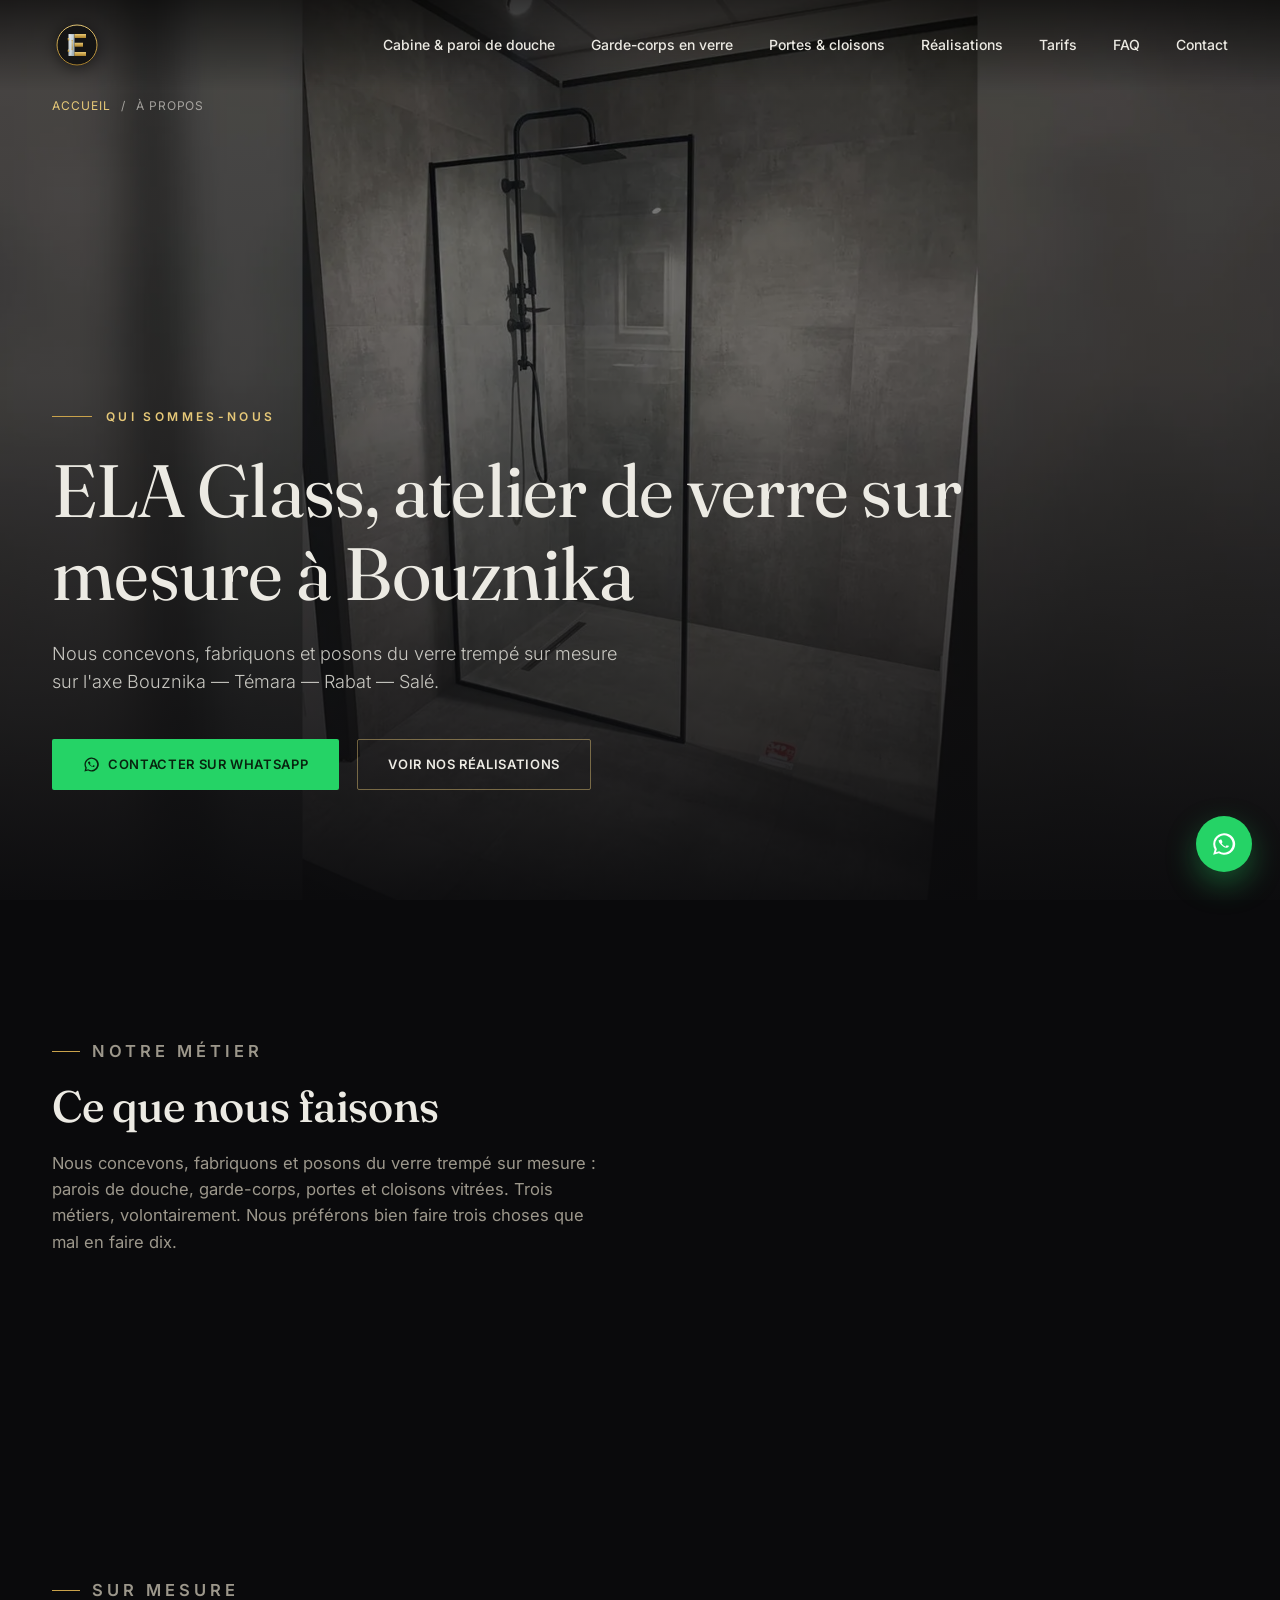
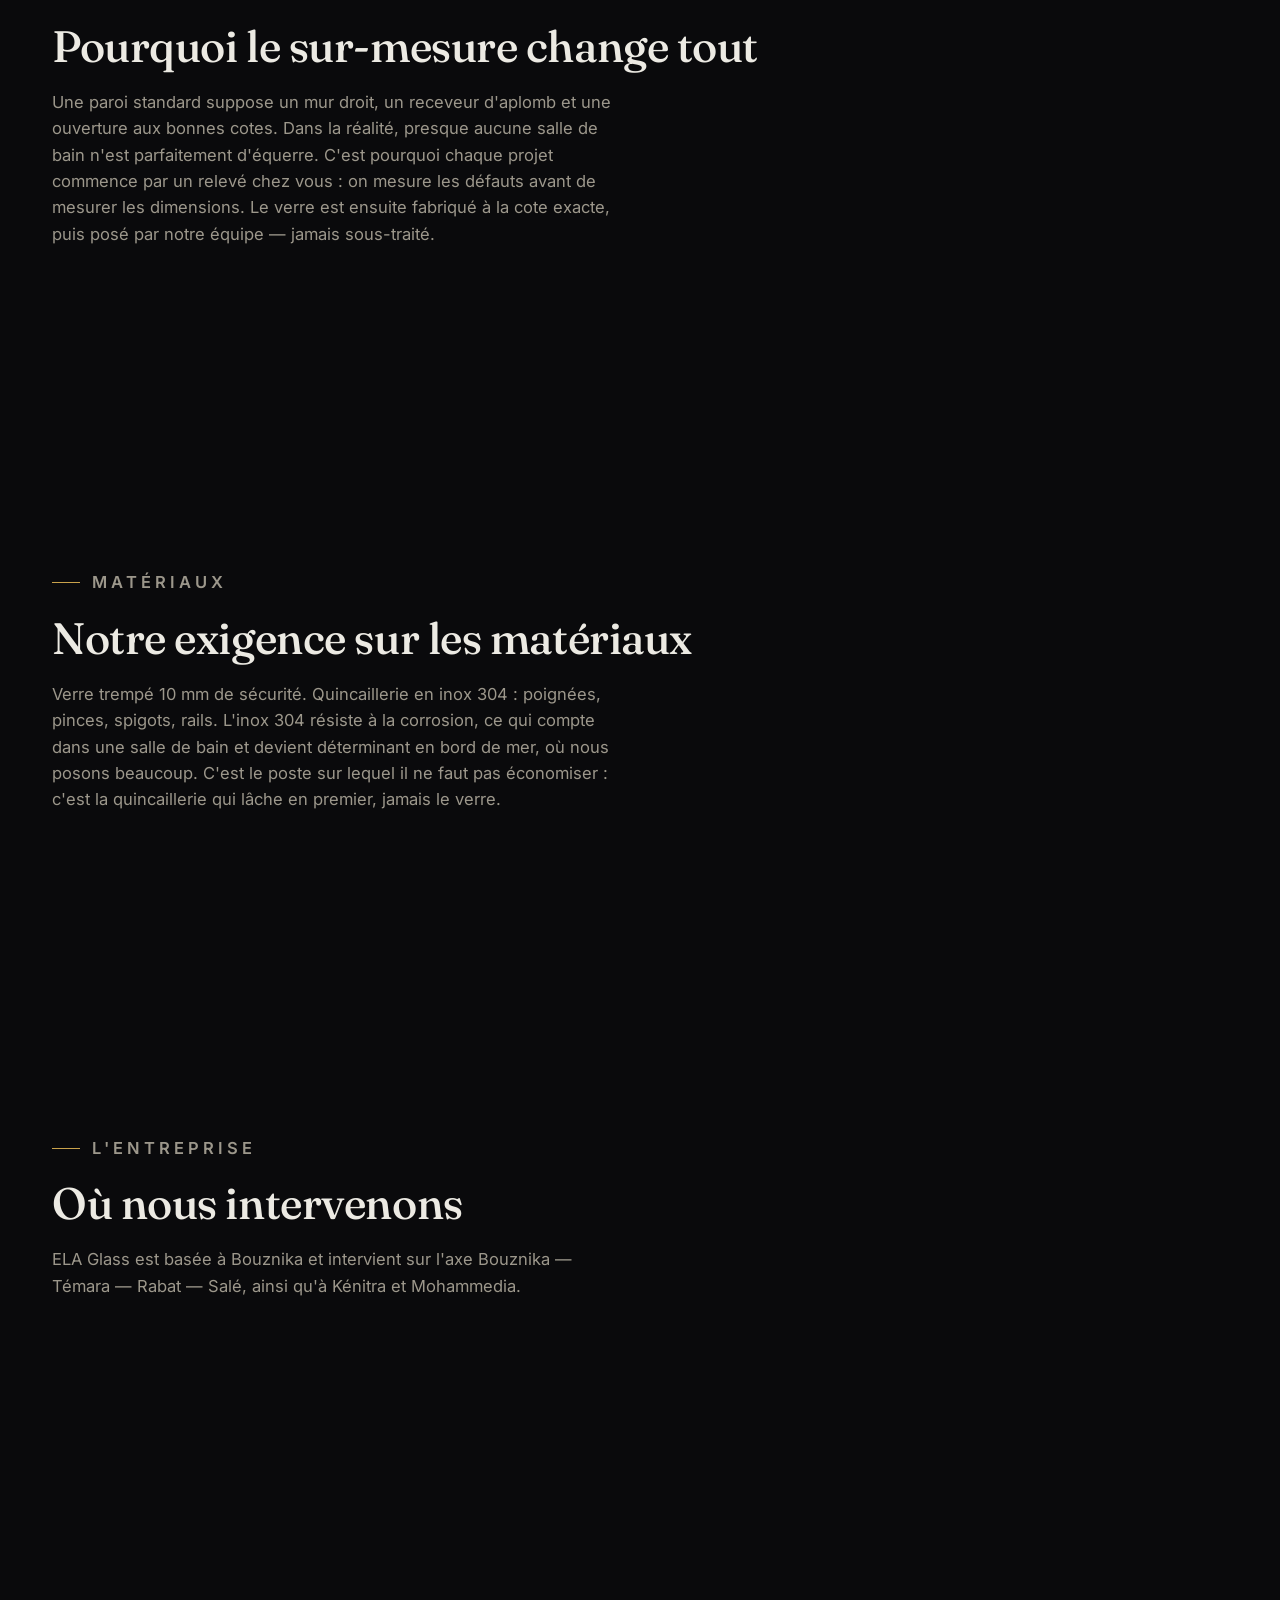
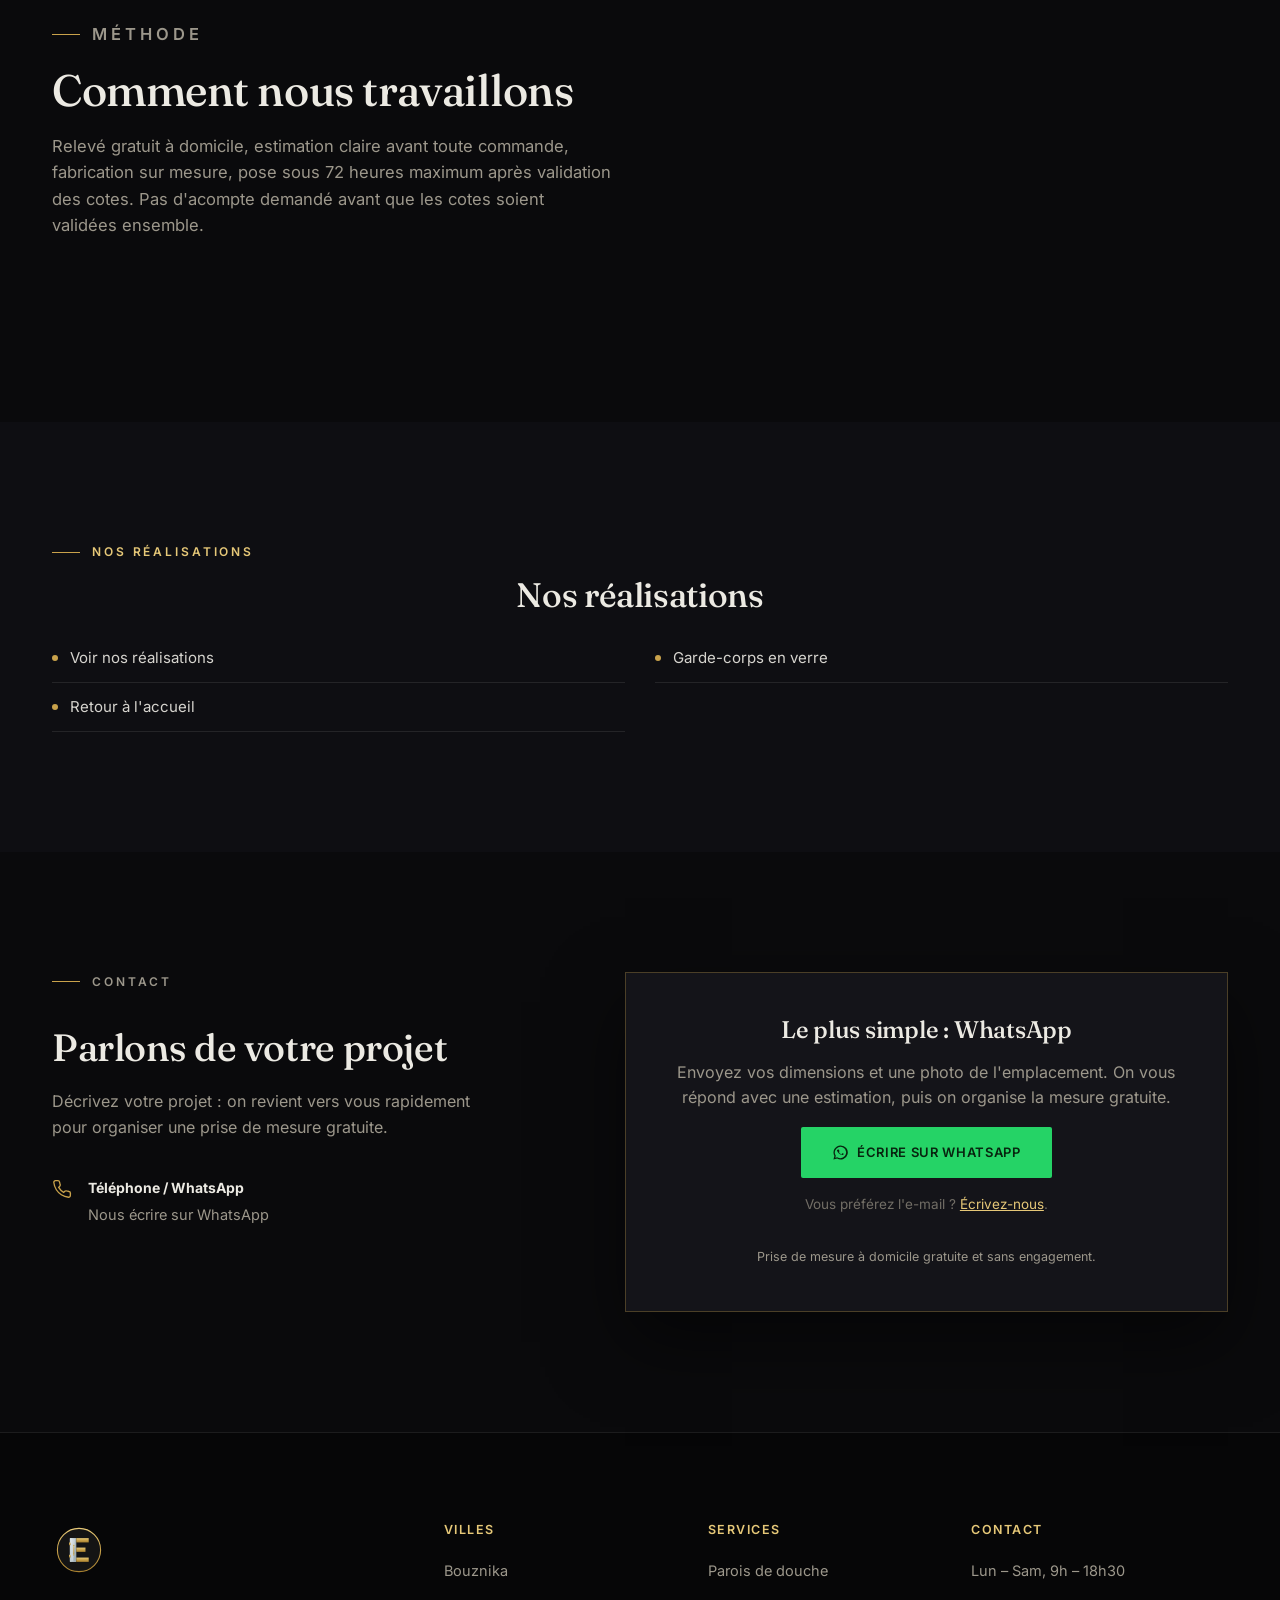
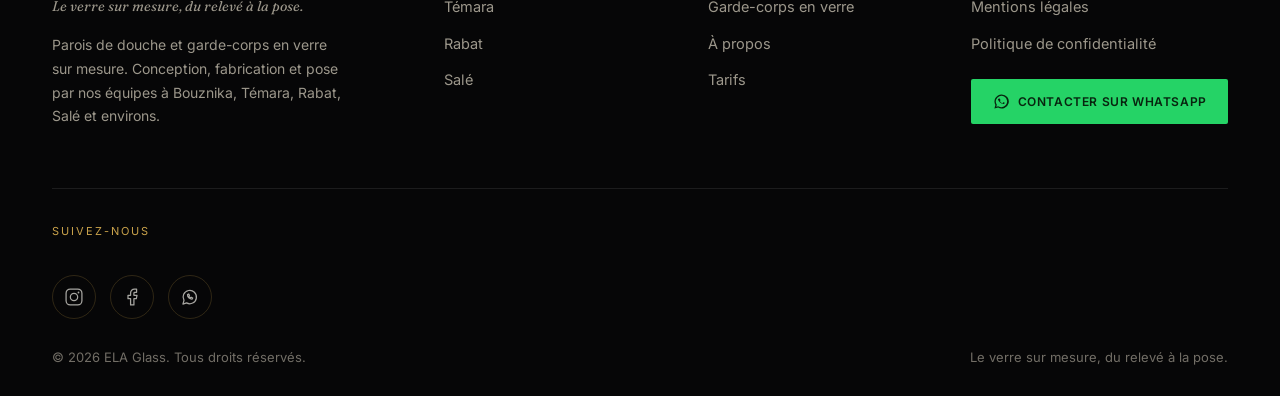
==== a-propos.html @ 2bb1f804 "Update a-propos.html" ====
<!DOCTYPE html>
<html lang="fr">
<head>
<meta charset="UTF-8">
<link rel="preload" href="/assets/fonts/fraunces-normal.woff2" as="font" type="font/woff2" crossorigin>
<link rel="preload" href="/assets/fonts/inter.woff2" as="font" type="font/woff2" crossorigin>
<link rel="preload" as="image" href="/assets/images/hero-douche.webp" fetchpriority="high">
<meta name="viewport" content="width=device-width, initial-scale=1.0">
<title>Qui sommes-nous — ELA Glass, verre sur mesure à Bouznika</title>
<meta name="description" content="ELA Glass, atelier de verre sur mesure à Bouznika. Cabines et parois de douche, garde-corps et cloisons en verre trempé 10 mm, posés par notre équipe.">
<meta name="theme-color" content="#0A0A0C">
<link rel="canonical" href="https://elaglass.ma/a-propos.html">
<meta property="og:type" content="website">
<meta property="og:title" content="Qui sommes-nous — ELA Glass, verre sur mesure à Bouznika">
<meta property="og:description" content="ELA Glass, atelier de verre sur mesure basé à Bouznika. Parois de douche, garde-corps et cloisons en verre trempé, posés par notre équipe à Bouznika, Témara, Rabat et Salé.">
<meta property="og:url" content="https://elaglass.ma/a-propos.html">
<meta property="og:image" content="https://elaglass.ma/og-image.png">
<meta name="twitter:card" content="summary_large_image">
<link rel="stylesheet" href="/styles.css?v=20260812a">
<script type="application/ld+json">
{
  "@context": "https://schema.org",
  "@type": "LocalBusiness",
  "@id": "https://elaglass.ma/#business",
  "name": "ELA Glass",
  "url": "https://elaglass.ma/a-propos.html",
  "image": "https://elaglass.ma/assets/logo/logo-og.webp",
  "description": "ELA Glass, atelier de verre sur mesure basé à Bouznika. Parois de douche, garde-corps et cloisons en verre trempé, posés par notre équipe à Bouznika, Témara, Rabat et Salé.",
  "areaServed": [
    "Bouznika",
    "Témara",
    "Rabat",
    "Salé",
    "Kénitra",
    "Mohammedia",
    "Casablanca"
  ],
  "telephone": "+212720889310",
  "openingHours": "Mo-Sa 09:00-18:30",
  "sameAs": [
    "https://www.instagram.com/ela_glass_maroc/",
    "https://www.facebook.com/share/14gHMujXns3/"
  ]
}
</script>
<script type="application/ld+json">
{
  "@context": "https://schema.org",
  "@type": "BreadcrumbList",
  "itemListElement": [
    {
      "@type": "ListItem",
      "position": 1,
      "name": "Accueil",
      "item": "https://elaglass.ma/"
    },
    {
      "@type": "ListItem",
      "position": 2,
      "name": "À propos",
      "item": "https://elaglass.ma/a-propos.html"
    }
  ]
}
</script>
<link rel="icon" href="/favicon.ico?v=20260805" sizes="any">
<link rel="icon" type="image/svg+xml" href="/favicon.svg?v=20260805">
<link rel="icon" type="image/png" sizes="48x48" href="/favicon-48x48.png?v=20260805">
<link rel="icon" type="image/png" sizes="32x32" href="/favicon-32x32.png?v=20260805">
<link rel="icon" type="image/png" sizes="16x16" href="/favicon-16x16.png?v=20260805">
<link rel="apple-touch-icon" href="/apple-touch-icon.png?v=20260805">
<link rel="manifest" href="/site.webmanifest">
</head>
<body>
<a href="#main" class="skip-link">Aller au contenu principal</a>
<header class="site-header" id="siteHeader"><nav class="nav" aria-label="Navigation principale"><a href="/index.html" class="brand" aria-label="ELA Glass — accueil"><img class="logo-light" src="/logo-elaglass.svg" alt="Elaglass" width="50" height="50" decoding="async"></a><ul class="nav-links" id="navLinks">
  <li class="nav-home"><a href="/">Accueil</a></li>

  <li class="nav-label">Prestations</li>
  <li class="nav-main"><a href="/cabine-douche-verre.html">Cabine &amp; paroi de douche</a></li>
  <li class="nav-main"><a href="/garde-corps-verre.html">Garde-corps en verre</a></li>
  <li class="nav-main"><a href="/portes-cloisons-verre.html">Portes &amp; cloisons</a></li>

  <li class="nav-label">Découvrir</li>
  <li class="nav-sec"><a href="/#realisations">Réalisations</a></li>
  <li class="nav-sec"><a href="/#tarifs">Tarifs</a></li>
  <li class="nav-sec nav-lite"><a href="/#processus">Processus</a></li>
  <li class="nav-sec"><a href="/#faq">FAQ</a></li>
  <li class="nav-sec nav-lite"><a href="/a-propos.html">À propos</a></li>
  <li class="nav-sec"><a href="/#contact">Contact</a></li>

  <li class="nav-label">Zones d'intervention</li>
  <li class="nav-zones">
    <ul class="nav-cities">
      <li class="nav-city"><a href="/paroi-douche-bouznika.html">Bouznika</a></li>
      <li class="nav-city"><a href="/paroi-douche-temara.html">Témara</a></li>
      <li class="nav-city"><a href="/paroi-douche-rabat.html">Rabat</a></li>
      <li class="nav-city"><a href="/paroi-douche-sale.html">Salé</a></li>
      <li class="nav-city"><a href="/paroi-douche-kenitra.html">Kénitra</a></li>
      <li class="nav-city"><a href="/paroi-douche-mohammedia.html">Mohammedia</a></li>
      <li class="nav-city"><a href="/paroi-douche-el-mansouria.html">El Mansouria</a></li>
    </ul>
  </li>

  <li class="nav-cta">
    <a class="nav-cta-btn" href="https://wa.me/212720889310?text=Bonjour%20ELA%20Glass%2C%20je%20souhaite%20un%20projet%20en%20verre%20sur%20mesure.%20Ma%20ville%20%3A%20" target="_blank" rel="noopener"><svg class="btn-ic" viewBox="0 0 24 24" fill="currentColor" aria-hidden="true"><path d="M12 2a10 10 0 0 0-8.6 15L2 22l5.2-1.4A10 10 0 1 0 12 2zm0 18a8 8 0 0 1-4.1-1.1l-.3-.2-3 .8.8-2.9-.2-.3A8 8 0 1 1 12 20zm4.4-6c-.2-.1-1.4-.7-1.6-.8s-.4-.1-.5.1-.6.8-.7 1-.3.2-.5.1a6.5 6.5 0 0 1-3.2-2.8c-.2-.4.2-.4.6-1.2.1-.1 0-.3 0-.4l-.7-1.7c-.2-.4-.4-.4-.5-.4h-.5a1 1 0 0 0-.7.3A3 3 0 0 0 7 8.5c0 1.3 1 2.6 1.1 2.8a10.5 10.5 0 0 0 4 3.6c1.4.6 2 .6 2.7.6a2.4 2.4 0 0 0 1.6-1.1 2 2 0 0 0 .1-1.1c0-.1-.2-.2-.4-.3z"/></svg>Prise de mesure gratuite</a>
    <span class="nav-cta-note">Réponse rapide · Lun–Sam, 9h–18h30</span>
  </li>
</ul><button class="burger" id="burger" aria-label="Ouvrir le menu" aria-expanded="false" aria-controls="navLinks"><span></span><span></span><span></span></button></nav><div class="nav-overlay" id="navOverlay"></div></header>
<main id="main">
<nav class="crumb" aria-label="Fil d'Ariane"><a href="/">Accueil</a><span aria-hidden="true">/</span><span aria-current="page">À propos</span></nav>
<section class="hero" id="top"><div class="hero-inner"><p class="hero-tag">Qui sommes-nous</p><h1>ELA Glass, atelier de verre sur mesure à Bouznika</h1><p class="hero-lede">Nous concevons, fabriquons et posons du verre trempé sur mesure sur l'axe Bouznika — Témara — Rabat — Salé.</p><div class="hero-actions"><a href="https://wa.me/212720889310?text=Bonjour%20ELA%20Glass%2C%20je%20souhaite%20un%20projet%20en%20verre%20sur%20mesure.%20Ma%20ville%20%3A%20" class="btn btn-whatsapp" target="_blank" rel="noopener"><svg class="btn-ic" viewBox="0 0 24 24" fill="currentColor" aria-hidden="true"><path d="M12 2a10 10 0 0 0-8.6 15L2 22l5.2-1.4A10 10 0 1 0 12 2zm0 18a8 8 0 0 1-4.1-1.1l-.3-.2-3 .8.8-2.9-.2-.3A8 8 0 1 1 12 20zm4.4-6c-.2-.1-1.4-.7-1.6-.8s-.4-.1-.5.1-.6.8-.7 1-.3.2-.5.1a6.5 6.5 0 0 1-3.2-2.8c-.2-.4.2-.4.6-1.2.1-.1 0-.3 0-.4l-.7-1.7c-.2-.4-.4-.4-.5-.4h-.5a1 1 0 0 0-.7.3A3 3 0 0 0 7 8.5c0 1.3 1 2.6 1.1 2.8a10.5 10.5 0 0 0 4 3.6c1.4.6 2 .6 2.7.6a2.4 2.4 0 0 0 1.6-1.1 2 2 0 0 0 .1-1.1c0-.1-.2-.2-.4-.3z"/></svg>Contacter sur WhatsApp</a><a href="#realisations" class="btn btn-ghost">Voir nos réalisations</a></div></div></section>
<section class="section" id="metier"><div class="wrap"><div class="section-head reveal" style="max-width:760px;"><p class="eyebrow">Notre métier</p><h2>Ce que nous faisons</h2><p>Nous concevons, fabriquons et posons du verre trempé sur mesure : parois de douche, garde-corps, portes et cloisons vitrées. Trois métiers, volontairement. Nous préférons bien faire trois choses que mal en faire dix.</p></div></div></section>
<section class="section" id="sur-mesure"><div class="wrap"><div class="section-head reveal" style="max-width:760px;"><p class="eyebrow">Sur mesure</p><h2>Pourquoi le sur-mesure change tout</h2><p>Une paroi standard suppose un mur droit, un receveur d'aplomb et une ouverture aux bonnes cotes. Dans la réalité, presque aucune salle de bain n'est parfaitement d'équerre. C'est pourquoi chaque projet commence par un relevé chez vous : on mesure les défauts avant de mesurer les dimensions. Le verre est ensuite fabriqué à la cote exacte, puis posé par notre équipe — jamais sous-traité.</p></div></div></section>
<section class="section" id="materiaux"><div class="wrap"><div class="section-head reveal" style="max-width:760px;"><p class="eyebrow">Matériaux</p><h2>Notre exigence sur les matériaux</h2><p>Verre trempé 10 mm de sécurité. Quincaillerie en inox 304 : poignées, pinces, spigots, rails. L'inox 304 résiste à la corrosion, ce qui compte dans une salle de bain et devient déterminant en bord de mer, où nous posons beaucoup. C'est le poste sur lequel il ne faut pas économiser : c'est la quincaillerie qui lâche en premier, jamais le verre.</p></div></div></section>
<section class="section" id="entreprise"><div class="wrap"><div class="section-head reveal" style="max-width:760px;"><p class="eyebrow">L'entreprise</p><h2>Où nous intervenons</h2><p>ELA Glass est basée à Bouznika et intervient sur l'axe Bouznika — Témara — Rabat — Salé, ainsi qu'à Kénitra et Mohammedia.</p></div></div></section>
<section class="section" id="methode"><div class="wrap"><div class="section-head reveal" style="max-width:760px;"><p class="eyebrow">Méthode</p><h2>Comment nous travaillons</h2><p>Relevé gratuit à domicile, estimation claire avant toute commande, fabrication sur mesure, pose sous 72 heures maximum après validation des cotes. Pas d'acompte demandé avant que les cotes soient validées ensemble.</p></div></div></section>
<section class="section zone-section" id="realisations"><div class="wrap"><div class="reveal" style="text-align:center;"><p class="eyebrow">Nos réalisations</p><h2 style="margin-top:14px;font-size:clamp(24px,3vw,34px);">Nos réalisations</h2><div class="zone-list" style="justify-content:center;margin-top:20px;"><div><a href="#realisations">Voir nos réalisations</a></div><div><a href="/garde-corps-verre.html">Garde-corps en verre</a></div><div><a href="/index.html">Retour à l'accueil</a></div></div></div></div></section>
<section class="section" id="contact"><div class="wrap"><div class="contact-grid"><div class="contact-info reveal"><p class="eyebrow">Contact</p><h2>Parlons de votre projet</h2><p>Décrivez votre projet : on revient vers vous rapidement pour organiser une prise de mesure gratuite.</p><div class="contact-detail"><svg class="ic" width="20" height="20" viewBox="0 0 24 24" fill="none" stroke="currentColor" stroke-width="1.6" aria-hidden="true"><path d="M22 16.9v3a2 2 0 0 1-2.2 2 19.8 19.8 0 0 1-8.6-3 19.5 19.5 0 0 1-6-6 19.8 19.8 0 0 1-3-8.7A2 2 0 0 1 4.1 2h3a2 2 0 0 1 2 1.7c.1 1 .4 2 .7 3a2 2 0 0 1-.5 2.1L8 10.1a16 16 0 0 0 6 6l1.3-1.3a2 2 0 0 1 2.1-.5c1 .3 2 .5 3 .7a2 2 0 0 1 1.7 2z"/></svg><div><strong>Téléphone / WhatsApp</strong><span><a href="https://wa.me/212720889310?text=Bonjour%20ELA%20Glass%2C%20je%20souhaite%20un%20projet%20en%20verre%20sur%20mesure.%20Ma%20ville%20%3A%20" target="_blank" rel="noopener">Nous écrire sur WhatsApp</a></span></div></div></div><div class="form-card reveal" style="display:flex;flex-direction:column;justify-content:center;gap:16px;text-align:center;"><h3 style="font-family:'Fraunces',serif;font-weight:500;font-size:24px;margin:0;">Le plus simple : WhatsApp</h3><p style="margin:0;">Envoyez vos dimensions et une photo de l'emplacement. On vous répond avec une estimation, puis on organise la mesure gratuite.</p><a href="https://wa.me/212720889310?text=Bonjour%20ELA%20Glass%2C%20je%20souhaite%20un%20projet%20en%20verre%20sur%20mesure.%20Ma%20ville%20%3A%20" class="btn btn-whatsapp" target="_blank" rel="noopener" style="align-self:center;"><svg class="btn-ic" viewBox="0 0 24 24" fill="currentColor" aria-hidden="true"><path d="M12 2a10 10 0 0 0-8.6 15L2 22l5.2-1.4A10 10 0 1 0 12 2zm0 18a8 8 0 0 1-4.1-1.1l-.3-.2-3 .8.8-2.9-.2-.3A8 8 0 1 1 12 20zm4.4-6c-.2-.1-1.4-.7-1.6-.8s-.4-.1-.5.1-.6.8-.7 1-.3.2-.5.1a6.5 6.5 0 0 1-3.2-2.8c-.2-.4.2-.4.6-1.2.1-.1 0-.3 0-.4l-.7-1.7c-.2-.4-.4-.4-.5-.4h-.5a1 1 0 0 0-.7.3A3 3 0 0 0 7 8.5c0 1.3 1 2.6 1.1 2.8a10.5 10.5 0 0 0 4 3.6c1.4.6 2 .6 2.7.6a2.4 2.4 0 0 0 1.6-1.1 2 2 0 0 0 .1-1.1c0-.1-.2-.2-.4-.3z"/></svg>Écrire sur WhatsApp</a><p style="margin:0;font-size:13.5px;color:var(--muted-2);">Vous préférez l'e-mail ? <a href="mailto:elaglass10@gmail.com?subject=Projet%20verre%20sur%20mesure&body=Bonjour%2C%0A%0AMa%20ville%20%3A%20%0AMon%20projet%20%3A%20%0ADimensions%20approximatives%20%3A%20%0A" style="color:var(--gold-light);text-decoration:underline;">Écrivez-nous</a>.</p>
        <p class="form-note">Prise de mesure à domicile gratuite et sans engagement.</p></div></div></div></section>
</main>
<footer class="site-footer"><div class="wrap"><div class="footer-grid"><div><div class="footer-brand"><img src="/logo-elaglass.svg" alt="Elaglass" width="54" height="54" loading="lazy" decoding="async"></div><p class="footer-slogan">Le verre sur mesure, du relevé à la pose.</p><p>Parois de douche et garde-corps en verre sur mesure. Conception, fabrication et pose par nos équipes à Bouznika, Témara, Rabat, Salé et environs.</p></div><div class="footer-col"><h5>Villes</h5><ul><li><a href="/paroi-douche-bouznika.html">Bouznika</a></li><li><a href="/paroi-douche-temara.html">Témara</a></li><li><a href="/paroi-douche-rabat.html">Rabat</a></li><li><a href="/paroi-douche-sale.html">Salé</a></li></ul></div><div class="footer-col"><h5>Services</h5><ul><li><a href="/index.html#services">Parois de douche</a></li><li><a href="/garde-corps-verre.html">Garde-corps en verre</a></li><li><a href="/a-propos.html">À propos</a></li><li><a href="/index.html#tarifs">Tarifs</a></li></ul></div><div class="footer-col"><h5>Contact</h5><ul><li><span class="footer-link">Lun – Sam, 9h – 18h30</span></li><li><a href="/mentions-legales.html">Mentions légales</a></li><li><a href="/politique-confidentialite.html">Politique de confidentialité</a></li></ul><a href="https://wa.me/212720889310?text=Bonjour%20ELA%20Glass%2C%20je%20souhaite%20un%20projet%20en%20verre%20sur%20mesure.%20Ma%20ville%20%3A%20" class="btn btn-whatsapp footer-wa" target="_blank" rel="noopener"><svg class="btn-ic" viewBox="0 0 24 24" fill="currentColor" aria-hidden="true"><path d="M12 2a10 10 0 0 0-8.6 15L2 22l5.2-1.4A10 10 0 1 0 12 2zm0 18a8 8 0 0 1-4.1-1.1l-.3-.2-3 .8.8-2.9-.2-.3A8 8 0 1 1 12 20zm4.4-6c-.2-.1-1.4-.7-1.6-.8s-.4-.1-.5.1-.6.8-.7 1-.3.2-.5.1a6.5 6.5 0 0 1-3.2-2.8c-.2-.4.2-.4.6-1.2.1-.1 0-.3 0-.4l-.7-1.7c-.2-.4-.4-.4-.5-.4h-.5a1 1 0 0 0-.7.3A3 3 0 0 0 7 8.5c0 1.3 1 2.6 1.1 2.8a10.5 10.5 0 0 0 4 3.6c1.4.6 2 .6 2.7.6a2.4 2.4 0 0 0 1.6-1.1 2 2 0 0 0 .1-1.1c0-.1-.2-.2-.4-.3z"/></svg>Contacter sur WhatsApp</a></div></div><div class="social">
  <span class="social-label">Suivez-nous</span>
  <div class="social-row">
    <a href="https://www.instagram.com/ela_glass_maroc/" target="_blank" rel="noopener noreferrer" aria-label="Ela Glass sur Instagram">
      <svg viewBox="0 0 24 24" width="20" height="20" fill="none" stroke="currentColor" stroke-width="1.5" stroke-linecap="round" aria-hidden="true"><rect x="2.5" y="2.5" width="19" height="19" rx="5"/><circle cx="12" cy="12" r="4.4"/><circle cx="17.4" cy="6.6" r="1.1" fill="currentColor" stroke="none"/></svg>
    </a>
    <a href="https://www.facebook.com/share/14gHMujXns3/" target="_blank" rel="noopener noreferrer" aria-label="Ela Glass sur Facebook">
      <svg viewBox="0 0 24 24" width="20" height="20" fill="none" stroke="currentColor" stroke-width="1.5" stroke-linecap="round" stroke-linejoin="round" aria-hidden="true"><path d="M17.5 2.5h-2.6a4.6 4.6 0 0 0-4.6 4.6v2.9H7.2v4h3.1v7.5h4v-7.5h2.9l.8-4h-3.7V7.4a1 1 0 0 1 1-1h2.2z"/></svg>
    </a>
    <a href="https://wa.me/212720889310?text=Bonjour%20ELA%20Glass%2C%20je%20souhaite%20un%20projet%20en%20verre%20sur%20mesure.%20Ma%20ville%20%3A%20" target="_blank" rel="noopener noreferrer" aria-label="Ela Glass sur WhatsApp">
      <svg viewBox="0 0 24 24" width="20" height="20" fill="none" stroke="currentColor" stroke-width="1.5" stroke-linecap="round" stroke-linejoin="round" aria-hidden="true"><path d="M3.5 20.5l1.3-4.4a8 8 0 1 1 3.1 3z"/><path d="M9 9.2c0 3 2.4 5.4 5.4 5.4l.9-1.4-1.9-.9-.8.8a4.6 4.6 0 0 1-2-2l.8-.8-.9-1.9z"/></svg>
    </a>
  </div>
</div>
<div class="footer-bottom"><span>© <span id="year">2026</span> ELA Glass. Tous droits réservés.</span><span>Le verre sur mesure, du relevé à la pose.</span></div></div></footer>
<a href="https://wa.me/212720889310?text=Bonjour%20ELA%20Glass%2C%20je%20souhaite%20un%20projet%20en%20verre%20sur%20mesure.%20Ma%20ville%20%3A%20" class="wa-float" target="_blank" rel="noopener" aria-label="Nous écrire sur WhatsApp"><svg width="26" height="26" viewBox="0 0 24 24" fill="#fff" aria-hidden="true"><path d="M12 2a10 10 0 0 0-8.6 15L2 22l5.2-1.4A10 10 0 1 0 12 2zm0 18a8 8 0 0 1-4.1-1.1l-.3-.2-3 .8.8-2.9-.2-.3A8 8 0 1 1 12 20zm4.4-6c-.2-.1-1.4-.7-1.6-.8s-.4-.1-.5.1-.6.8-.7 1-.3.2-.5.1a6.5 6.5 0 0 1-3.2-2.8c-.2-.4.2-.4.6-1.2.1-.1 0-.3 0-.4l-.7-1.7c-.2-.4-.4-.4-.5-.4h-.5a1 1 0 0 0-.7.3A3 3 0 0 0 7 8.5c0 1.3 1 2.6 1.1 2.8a10.5 10.5 0 0 0 4 3.6c1.4.6 2 .6 2.7.6a2.4 2.4 0 0 0 1.6-1.1 2 2 0 0 0 .1-1.1c0-.1-.2-.2-.4-.3z"/></svg></a>
<button class="to-top" id="toTop" aria-label="Retour en haut"><svg width="18" height="18" viewBox="0 0 24 24" fill="none" stroke="currentColor" stroke-width="1.8" aria-hidden="true"><path d="M12 19V5"/><path d="M5 12l7-7 7 7"/></svg></button>
<script src="script.js" defer></script>
<!-- Google Analytics 4 (chargement differe pour ne pas degrader les performances) -->
<script>
  window.dataLayer = window.dataLayer || [];
  function gtag(){dataLayer.push(arguments);}
  gtag('js', new Date());
  gtag('config', 'G-5GYW4J0R35');
  (function(){
    var loaded = false;
    function loadGA4(){
      if (loaded) return;
      loaded = true;
      var s = document.createElement('script');
      s.async = true;
      s.src = 'https://www.googletagmanager.com/gtag/js?id=G-5GYW4J0R35';
      document.head.appendChild(s);
    }
    var evts = ['scroll','mousemove','touchstart','keydown','click'];
    evts.forEach(function(e){ window.addEventListener(e, loadGA4, { once: true, passive: true }); });
    if (document.readyState === 'complete') { setTimeout(loadGA4, 3000); }
    else { window.addEventListener('load', function(){ setTimeout(loadGA4, 3000); }); }
  })();
</script>
</body>
</html>
---- styles.css ----
/* ELA GLASS — NOIR & OR (sombre & luxe) */
@font-face{font-family:'Fraunces';src:url('/assets/fonts/fraunces-normal.woff2') format('woff2');font-weight:300 600;font-style:normal;font-display:swap}
@font-face{font-family:'Fraunces';src:url('/assets/fonts/fraunces-italic.woff2') format('woff2');font-weight:400 500;font-style:italic;font-display:swap}
@font-face{font-family:'Inter';src:url('/assets/fonts/inter.woff2') format('woff2');font-weight:300 700;font-style:normal;font-display:swap}
:root{
  --noir:#0A0A0C;--noir-2:#0E0E12;--noir-3:#060607;--surface:#141419;--surface-2:#1B1B22;
  --ivory:#ECEAE3;--muted:#9C978B;--muted-2:#726E66;
  --gold:#C9A24B;--gold-light:#E6C878;--gold-line:rgba(201,162,75,.30);--line:rgba(255,255,255,.09);
  --radius:2px;--maxw:1240px;--ease:cubic-bezier(.2,.7,.2,1);
}
*{box-sizing:border-box;margin:0;padding:0;}
html{scroll-behavior:smooth;overflow-x:hidden;}
body{font-family:'Inter',system-ui,-apple-system,sans-serif;color:var(--ivory);background:var(--noir);line-height:1.6;-webkit-font-smoothing:antialiased;overflow-x:hidden;}
h1,h2,h3,h4,h5{font-family:'Fraunces',Georgia,serif;font-weight:500;letter-spacing:-.01em;line-height:1.12;color:var(--ivory);}
a{text-decoration:none;color:inherit;}
img{display:block;max-width:100%;}
button{font-family:inherit;}
::selection{background:var(--gold);color:#0A0A0C;}
.wrap{max-width:var(--maxw);margin:0 auto;padding:0 32px;}
.section{padding:120px 0;background:var(--noir);}
.eyebrow{font-size:12px;letter-spacing:.24em;text-transform:uppercase;color:var(--gold-light);font-weight:600;display:flex;align-items:center;gap:12px;}
.eyebrow::before{content:'';width:28px;height:1px;background:var(--gold);}
.section-head{max-width:640px;margin-bottom:64px;}
.section-head h2{font-size:clamp(28px,3.6vw,44px);margin-top:18px;color:var(--ivory);}
.section-head p{color:var(--muted);font-size:16.5px;margin-top:18px;max-width:560px;}
.reveal{opacity:0;transform:translateY(28px);transition:opacity .8s var(--ease),transform .8s var(--ease);}
.reveal.in{opacity:1;transform:translateY(0);}
.btn{display:inline-flex;align-items:center;justify-content:center;gap:8px;padding:14px 30px;font-size:13px;font-weight:600;letter-spacing:.05em;text-transform:uppercase;border-radius:var(--radius);cursor:pointer;border:1px solid transparent;transition:all .35s var(--ease);white-space:nowrap;}
.btn-primary{background:var(--gold);color:#0A0A0C;}
.btn-primary:hover{background:var(--gold-light);transform:translateY(-2px);box-shadow:0 12px 30px rgba(201,162,75,.28);}
.btn-ghost{background:transparent;color:var(--ivory);border-color:rgba(230,200,120,.45);}
.btn-ghost:hover{background:rgba(201,162,75,.12);border-color:var(--gold);}
.btn-whatsapp{background:#25D366;color:#08240F;}
.btn-whatsapp:hover{background:#1FBE5A;transform:translateY(-2px);box-shadow:0 12px 30px rgba(37,211,102,.32);}
.btn-ic{width:17px;height:17px;flex-shrink:0;}
.site-header{position:fixed;top:0;left:0;right:0;z-index:1000;padding:20px 0;background:linear-gradient(180deg,rgba(0,0,0,.62) 0%,rgba(0,0,0,0) 100%);transition:background .4s ease,box-shadow .4s ease,padding .4s ease;}
.site-header.scrolled{background:rgba(10,10,12,.85);backdrop-filter:blur(12px);-webkit-backdrop-filter:blur(12px);box-shadow:0 1px 0 var(--gold-line);padding:12px 0;}
.nav{display:flex;align-items:center;justify-content:space-between;max-width:var(--maxw);margin:0 auto;padding:0 32px;}
.brand{display:flex;align-items:center;}
.brand img{height:50px;width:auto;transition:height .4s ease;filter:drop-shadow(0 2px 8px rgba(0,0,0,.55));}
.site-header.scrolled .brand img{height:42px;}
.brand .logo-light{display:block;}
.nav-links{display:flex;gap:36px;list-style:none;}
.nav-links a{font-size:14px;font-weight:500;color:var(--ivory);position:relative;padding-bottom:4px;transition:color .3s ease;}
.nav-links a:hover{color:var(--gold-light);}
.nav-links a::after{content:'';position:absolute;bottom:0;left:0;width:0;height:1px;background:var(--gold);transition:width .3s ease;}
.nav-links a:hover::after{width:100%;}
.burger{display:none;flex-direction:column;gap:5px;cursor:pointer;background:none;border:0;padding:6px;z-index:1100;}
.burger span{width:26px;height:1.5px;background:var(--ivory);transition:.3s var(--ease);}
.burger.active span{background:var(--ivory);}
.burger.active span:nth-child(1){transform:translateY(6.5px) rotate(45deg);}
.burger.active span:nth-child(2){opacity:0;}
.burger.active span:nth-child(3){transform:translateY(-6.5px) rotate(-45deg);}
.hero{position:relative;min-height:100vh;min-height:100svh;display:flex;align-items:flex-end;padding-bottom:110px;background:linear-gradient(180deg,rgba(10,10,12,.5) 0%,rgba(10,10,12,.58) 42%,rgba(10,10,12,.97) 100%),url('assets/images/hero-douche.webp') center/cover no-repeat;}
.hero-inner{max-width:var(--maxw);margin:0 auto;padding:0 32px;width:100%;}
.hero-tag{font-size:12px;letter-spacing:.28em;text-transform:uppercase;color:var(--gold-light);font-weight:600;margin-bottom:24px;display:flex;align-items:center;gap:14px;}
.hero-tag::before{content:'';width:40px;height:1px;background:var(--gold);}
.hero h1{font-size:clamp(36px,6vw,74px);color:var(--ivory);max-width:940px;font-weight:400;margin-bottom:24px;}
.hero h1 em{font-style:italic;color:var(--gold-light);font-weight:400;}
.hero-lede{font-size:18px;color:rgba(236,234,227,.82);max-width:580px;margin-bottom:42px;font-weight:300;}
.hero-actions{display:flex;gap:18px;flex-wrap:wrap;}
.scroll-cue{position:absolute;bottom:36px;right:32px;color:rgba(236,234,227,.55);font-size:11px;letter-spacing:.2em;text-transform:uppercase;display:flex;flex-direction:column;align-items:center;gap:10px;}
.scroll-cue .line{width:1px;height:46px;background:rgba(236,234,227,.3);position:relative;overflow:hidden;}
.scroll-cue .line::after{content:'';position:absolute;top:-100%;left:0;width:100%;height:100%;background:var(--gold);animation:scrolldown 2s infinite;}
@keyframes scrolldown{from{top:-100%;}to{top:100%;}}
.trust{background:var(--noir-2);color:var(--ivory);border-top:1px solid var(--line);border-bottom:1px solid var(--line);}
.trust-inner{display:flex;justify-content:space-between;flex-wrap:wrap;gap:28px;max-width:var(--maxw);margin:0 auto;padding:38px 32px;}
.trust-item{flex:1;min-width:180px;display:flex;align-items:baseline;gap:12px;border-left:1px solid var(--line);padding-left:22px;}
.trust-item:first-child{border-left:none;padding-left:0;}
.trust-num{font-family:'Fraunces',serif;font-size:30px;color:var(--gold-light);font-weight:500;white-space:nowrap;}
.trust-label{font-size:12.5px;color:var(--muted);line-height:1.4;}
.services-grid{display:grid;grid-template-columns:repeat(3,1fr);gap:32px;}
.service-card{background:var(--surface);border:1px solid var(--line);overflow:hidden;transition:box-shadow .4s ease,transform .4s ease,border-color .4s ease;}
.service-card:hover{box-shadow:0 24px 60px rgba(0,0,0,.55);transform:translateY(-4px);border-color:var(--gold-line);}
.service-media{height:280px;overflow:hidden;position:relative;}
.service-media img{width:100%;height:100%;object-fit:cover;transition:transform .8s var(--ease);}
.service-card:hover .service-media img{transform:scale(1.06);}
.service-num{position:absolute;top:18px;left:18px;color:var(--gold-light);font-family:'Fraunces',serif;font-size:13px;letter-spacing:.08em;border:1px solid var(--gold-line);padding:5px 11px;background:rgba(0,0,0,.5);backdrop-filter:blur(4px);}
.service-body{padding:30px 28px 34px;}
.service-body h3{font-size:21px;margin-bottom:12px;color:var(--ivory);}
.service-body>p{color:var(--muted);font-size:14.5px;margin-bottom:20px;}
.service-list{list-style:none;display:flex;flex-direction:column;gap:10px;}
.service-list li{font-size:14px;color:#CBC7BD;position:relative;padding-left:20px;line-height:1.55;}
.service-list li::before{content:'';position:absolute;left:0;top:8px;width:5px;height:5px;background:var(--gold);border-radius:50%;}
.service-list strong{color:var(--gold-light);font-weight:600;}
.gallery-band{background:var(--noir-2);}
.masonry{display:grid;grid-template-columns:repeat(4,1fr);grid-auto-rows:12px;gap:18px;}
.masonry .item{position:relative;overflow:hidden;border:1px solid var(--line);box-shadow:0 16px 40px rgba(0,0,0,.4);}
.masonry .item img{width:100%;height:100%;object-fit:cover;transition:transform .7s var(--ease);}
.masonry .item:hover img{transform:scale(1.07);}
.masonry .item:hover{border-color:var(--gold-line);}
.masonry .cap{position:absolute;left:0;right:0;bottom:0;padding:16px 18px 13px;background:linear-gradient(0deg,rgba(0,0,0,.9),transparent);color:var(--ivory);font-size:13px;opacity:0;transform:translateY(8px);transition:.4s ease;}
.masonry .item:hover .cap,.masonry .item:focus-within .cap{opacity:1;transform:translateY(0);}
.masonry .cap span{display:block;font-size:10px;color:var(--gold-light);letter-spacing:.12em;text-transform:uppercase;margin-bottom:3px;}
.masonry .item{grid-row:span 26;grid-column:span 1;}
.masonry .tall{grid-row:span 36;}
.adv-grid{display:grid;grid-template-columns:repeat(3,1fr);gap:1px;background:var(--line);border:1px solid var(--line);}
.adv-card{background:var(--surface);padding:44px 36px;transition:background .35s ease;}
.adv-card:hover{background:var(--surface-2);}
.adv-icon{width:42px;height:42px;margin-bottom:22px;stroke:var(--gold);}
.adv-card h3{font-size:18px;font-weight:500;margin-bottom:12px;color:var(--ivory);}
.adv-card p{font-size:14.5px;color:var(--muted);}
.process{background:var(--noir-3);color:var(--ivory);border-top:1px solid var(--line);}
.process .section-head h2{color:var(--ivory);}
.process .section-head p{color:var(--muted);}
.process .eyebrow{color:var(--gold-light);}
.process .eyebrow::before{background:var(--gold);}
.process-track{display:grid;grid-template-columns:repeat(4,1fr);position:relative;margin-top:20px;}
.process-track::before{content:'';position:absolute;top:26px;left:6%;right:6%;height:1px;background:var(--gold-line);}
.process-step{position:relative;padding-right:20px;}
.step-num{font-family:'Fraunces',serif;font-size:16px;color:#0A0A0C;background:var(--gold);width:52px;height:52px;border-radius:50%;display:flex;align-items:center;justify-content:center;margin-bottom:28px;position:relative;z-index:2;font-weight:600;}
.process-step h3{color:var(--ivory);font-size:19px;font-weight:500;margin-bottom:12px;}
.process-step p{color:var(--muted);font-size:14.5px;max-width:250px;}
.faq-wrap{max-width:800px;}
.faq-item{border-bottom:1px solid var(--line);}
.faq-item summary{list-style:none;cursor:pointer;padding:26px 4px;display:flex;justify-content:space-between;align-items:center;font-family:'Fraunces',serif;font-size:18px;font-weight:500;color:var(--ivory);}
.faq-item summary::-webkit-details-marker{display:none;}
.faq-item summary::after{content:'+';font-family:'Inter',sans-serif;font-size:22px;color:var(--gold);font-weight:300;transition:transform .3s ease;flex-shrink:0;margin-left:20px;}
.faq-item[open] summary::after{transform:rotate(45deg);}
.faq-body{padding:0 4px 28px;color:var(--muted);font-size:15px;max-width:640px;}
.zone-section{background:var(--noir-2);color:var(--ivory);}
.zone-section h2{color:var(--ivory);}
.zone-section p{color:var(--muted);}
.zone-section .eyebrow{color:var(--gold-light);}
.zone-section .eyebrow::before{background:var(--gold);}
.zone-grid{display:grid;grid-template-columns:1fr 1fr;gap:50px;align-items:center;}
.zone-list{display:grid;grid-template-columns:1fr 1fr;gap:0 30px;margin-top:22px;}
.zone-list div{display:flex;align-items:center;gap:12px;font-size:15px;padding:12px 0;border-bottom:1px solid var(--line);color:rgba(236,234,227,.9);}
.zone-list div::before{content:'';width:6px;height:6px;background:var(--gold);border-radius:50%;flex-shrink:0;}
.zone-list a{transition:color .3s ease;}
.zone-list a:hover{color:var(--gold-light);}
.map-frame{border:1px solid var(--gold-line);overflow:hidden;}
.map-frame iframe{width:100%;height:380px;border:0;display:block;filter:grayscale(.4) contrast(1.05) brightness(.85);}
.contact-grid{display:grid;grid-template-columns:1fr 1.2fr;gap:70px;}
.contact-info h2{font-size:clamp(26px,3.4vw,38px);margin-top:18px;margin-bottom:20px;color:var(--ivory);}
.contact-info>p{color:var(--muted);margin-bottom:36px;max-width:420px;}
.contact-detail{display:flex;gap:16px;margin-bottom:26px;align-items:flex-start;}
.contact-detail .ic{color:var(--gold);flex-shrink:0;margin-top:2px;}
.contact-detail strong{display:block;font-size:14px;margin-bottom:3px;color:var(--ivory);}
.contact-detail span{font-size:14.5px;color:var(--muted);}
.contact-detail a{color:var(--muted);transition:color .3s ease;}
.contact-detail a:hover{color:var(--gold-light);}
.contact-info .btn-whatsapp{margin-top:8px;}
.social-row{display:flex;gap:14px;margin-top:34px;}
.social-row a{width:42px;height:42px;border:1px solid var(--line);border-radius:50%;display:flex;align-items:center;justify-content:center;transition:.3s ease;color:var(--muted);}
.social-row a:hover{background:var(--gold);border-color:var(--gold);color:#0A0A0C;}
.form-card{background:var(--surface);border:1px solid var(--gold-line);padding:44px;box-shadow:0 30px 70px rgba(0,0,0,.5);}
.form-card h3{color:var(--ivory);}
.form-card p{color:var(--muted);}
.form-note{font-size:12.5px;color:var(--muted-2);text-align:center;margin-top:16px;}
.site-footer{background:var(--noir-3);color:var(--muted);padding-top:90px;border-top:1px solid var(--line);}
.footer-grid{display:grid;grid-template-columns:1.6fr 1fr 1fr 1.2fr;gap:50px;padding-bottom:60px;border-bottom:1px solid var(--line);}
.footer-brand{margin-bottom:18px;}
.footer-brand img{height:54px;width:auto;}
.footer-slogan{font-family:'Fraunces',serif;font-style:italic;font-size:14px;color:var(--gold-light);margin-bottom:14px;}
.footer-grid p{font-size:14px;max-width:290px;line-height:1.7;color:var(--muted);}
.footer-col h5{font-size:12.5px;letter-spacing:.12em;text-transform:uppercase;color:var(--gold-light);margin-bottom:22px;font-weight:600;font-family:'Inter',sans-serif;}
.footer-col ul{list-style:none;display:flex;flex-direction:column;gap:13px;}
.footer-col li{font-size:14.5px;color:var(--muted);}
.footer-col a{transition:color .3s ease;}
.footer-col a:hover{color:var(--gold-light);}
.footer-link{display:flex;align-items:center;gap:10px;color:var(--muted);}
.footer-ic{width:15px;height:15px;flex-shrink:0;color:var(--gold);}
a.footer-link:hover{color:var(--gold-light);}
.footer-wa{margin-top:24px;width:100%;padding:12px 18px;font-size:12px;}
.footer-bottom{display:flex;justify-content:space-between;align-items:center;padding:28px 0;font-size:13px;color:var(--muted-2);flex-wrap:wrap;gap:12px;}
.wa-float{position:fixed;bottom:28px;right:28px;z-index:900;width:56px;height:56px;border-radius:50%;background:#25D366;display:flex;align-items:center;justify-content:center;box-shadow:0 12px 30px rgba(37,211,102,.35);transition:transform .3s var(--ease);}
.wa-float:hover{transform:scale(1.08);}
.to-top{position:fixed;bottom:28px;left:28px;z-index:900;width:44px;height:44px;border-radius:50%;background:var(--surface);color:var(--gold-light);border:1px solid var(--gold-line);cursor:pointer;display:flex;align-items:center;justify-content:center;opacity:0;pointer-events:none;transition:opacity .3s ease,transform .3s ease;}
.to-top.show{opacity:1;pointer-events:auto;}
.to-top:hover{transform:translateY(-3px);}
:focus-visible{outline:2px solid var(--gold);outline-offset:3px;}
.skip-link{position:absolute;left:-9999px;top:0;background:var(--gold);color:#0A0A0C;padding:12px 20px;z-index:2000;font-size:14px;}
.skip-link:focus{left:12px;top:12px;}
@media (prefers-reduced-motion:reduce){*,*::before,*::after{animation-duration:.01ms!important;animation-iteration-count:1!important;transition-duration:.01ms!important;scroll-behavior:auto!important;}.reveal{opacity:1;transform:none;}}
@media(max-width:1000px){.footer-grid{grid-template-columns:1fr 1fr;}.services-grid{grid-template-columns:1fr 1fr;}}
@media(max-width:900px){.nav-links{position:fixed;top:0;right:0;height:100vh;width:80%;max-width:340px;background:var(--noir-2);flex-direction:column;justify-content:center;align-items:flex-start;gap:26px;padding:60px 44px;transform:translateX(100%);transition:transform .4s var(--ease);border-left:1px solid var(--gold-line);}.nav-links.open{transform:translateX(0);}.nav-links a{color:var(--ivory)!important;font-size:19px;}.burger{display:flex;}.masonry{grid-template-columns:repeat(2,1fr);}.adv-grid{grid-template-columns:1fr 1fr;}.process-track{grid-template-columns:1fr;gap:40px;}.process-track::before{display:none;}.zone-grid{grid-template-columns:1fr;}.contact-grid{grid-template-columns:1fr;gap:48px;}.trust-item{border-left:none;padding-left:0;flex:1 1 42%;}}
@media(max-width:768px){.section{padding:72px 0;}.wrap{padding:0 22px;}.nav{padding:0 22px;}.hero-inner{padding:0 22px;}.hero{padding-bottom:80px;min-height:88svh;}.scroll-cue{display:none;}.trust-inner{padding:32px 22px;}.form-card{padding:30px 24px;}}
@media(max-width:560px){.services-grid{grid-template-columns:1fr;}.adv-grid{grid-template-columns:1fr;}.footer-grid{grid-template-columns:1fr;gap:36px;}.zone-list{grid-template-columns:1fr;}.to-top{display:none;}.masonry{grid-template-columns:1fr;}.masonry .item,.masonry .tall{grid-column:span 1;grid-row:span 24;}}
.footer-h{font-size:12.5px;letter-spacing:.12em;text-transform:uppercase;color:var(--gold-light);margin-bottom:22px;font-weight:600;font-family:'Inter',sans-serif;}
.price{font-family:'Fraunces',serif;font-size:26px;color:var(--gold-light);margin:2px 0 12px;line-height:1.1;}
.price strong{font-weight:600;color:var(--gold-light);}
.price span{font-family:'Inter',sans-serif;font-size:14px;color:var(--muted);font-weight:500;}
/* ===== Nav mobile — refonte panneau (2026-08-05) ===== */
@media(max-width:900px){
  .nav-overlay{position:fixed;inset:0;background:rgba(0,0,0,.55);opacity:0;
    visibility:hidden;transition:opacity .4s var(--ease);z-index:1050;}
  .nav-overlay.open{opacity:1;visibility:visible;}
  body.menu-open{overflow:hidden;}
}
/* Nav mobile — refonte panneau v3 (2026-08-12) */
@media (max-width: 900px){
  .nav-links{
    top:0; right:0; bottom:0;
    width:min(87vw,392px); max-width:392px;
    height:100dvh;
    display:grid; grid-template-columns:1fr 1fr;
    align-content:start;
    column-gap:16px; row-gap:0;
    margin:0;
    padding:62px 24px 0;
    overflow-y:auto;
    -webkit-overflow-scrolling:touch;
    overscroll-behavior:contain;
    z-index:1090;
  }
  .nav-links li{ grid-column:1 / -1; border:0; margin:0; width:auto; }
  .nav-links a{ display:block; text-decoration:none; line-height:1.25; }

  /* Retour accueil — discret, en tête de panneau */
  .nav-links .nav-home a{
    font-size:13.5px!important; color:var(--muted)!important;
    letter-spacing:.02em; padding:10px 0 14px;
  }

  /* Titres de groupe */
  .nav-links .nav-label{
    margin:18px 0 2px; padding-bottom:9px;
    font-size:10.5px; letter-spacing:.18em; text-transform:uppercase;
    color:var(--gold); font-weight:600;
    border-bottom:1px solid var(--gold-line);
  }

  /* Niveau 1 — prestations */
  .nav-links .nav-main a{ font-size:17.5px!important; padding:15px 0; font-weight:500; }
  .nav-links .nav-main + .nav-main a{ border-top:1px solid var(--line); }

  /* Niveau 2 — pages secondaires, 2 colonnes */
  .nav-links .nav-sec{ grid-column:auto; }
  .nav-links .nav-sec a{ font-size:14.5px!important; color:var(--muted)!important; padding:13px 0; }

  /* Niveau 3 — villes en pastilles */
  .nav-links .nav-zones{ grid-column:1 / -1; margin-top:12px; }
  .nav-links .nav-cities{ display:flex; flex-wrap:wrap; gap:8px; list-style:none; margin:0; padding:0; }
  .nav-links .nav-cities li{ grid-column:auto; }
  .nav-links .nav-cities a{
    display:inline-flex; align-items:center; min-height:40px; padding:0 13px;
    font-size:13px!important; color:var(--ivory)!important;
    border:1px solid var(--line); border-radius:var(--radius);
    background:rgba(255,255,255,.025);
  }

  /* CTA WhatsApp — épinglé en bas du panneau */
  .nav-links .nav-cta{
    grid-column:1 / -1;
    position:sticky; bottom:0;
    margin-top:24px;
    padding:16px 0 calc(18px + env(safe-area-inset-bottom));
    background:var(--noir-2);
    box-shadow:0 -20px 24px -10px var(--noir-2);
  }
  .nav-links .nav-cta-btn{
    display:flex!important; align-items:center; justify-content:center; gap:9px;
    min-height:52px; padding:0 16px;
    background:#25D366; color:#08240F!important;
    font-size:13.5px!important; font-weight:600; letter-spacing:.05em; text-transform:uppercase;
    border-radius:var(--radius);
  }
  .nav-links .nav-cta-note{
    display:block; margin-top:10px; text-align:center;
    font-size:11.5px; color:var(--muted-2); letter-spacing:.02em;
  }

  .nav-overlay{ background:rgba(0,0,0,.65); backdrop-filter:blur(2px); }

  /* Pastille opaque derrière la croix : le contenu qui défile reste lisible */
  .burger.active{
    background:var(--noir-2); border-radius:var(--radius);
    box-shadow:0 0 0 11px var(--noir-2);
  }

  /* Le bouton flottant ferait doublon avec le CTA du panneau */
  body.menu-open .wa-float{ opacity:0; visibility:hidden; pointer-events:none; }
}
@media (min-width: 901px){
  .nav-links .nav-label, .nav-links .nav-city, .nav-links .nav-zones,
  .nav-links .nav-home, .nav-links .nav-lite, .nav-links .nav-cta{ display:none; }
}

/* ===== Footer — réseaux sociaux (2026-08-05) ===== */
.social{margin-top:34px}
.social .social-label{display:block;font-size:11px;letter-spacing:.18em;
  text-transform:uppercase;color:var(--gold);margin-bottom:16px}
.social .social-row{display:flex;gap:14px}
.social .social-row a{display:inline-flex;align-items:center;justify-content:center;
  width:44px;height:44px;border:1px solid var(--gold-line);border-radius:50%;
  color:var(--ivory);opacity:.7;
  transition:color .3s var(--ease),border-color .3s var(--ease),
             opacity .3s var(--ease),transform .3s var(--ease)}
.social .social-row a:hover,.social .social-row a:focus-visible{color:var(--gold);
  border-color:var(--gold);opacity:1;transform:translateY(-3px)}
@media(max-width:560px){.social{margin-top:28px}}

@media(max-width:900px){
  .masonry .cap{opacity:1;transform:none;background:linear-gradient(0deg,rgba(0,0,0,.92) 0%,rgba(0,0,0,.55) 55%,transparent 100%);padding:22px 16px 14px;}
  .masonry .hide-mobile{display:none;}
}
/* Lightbox galerie */
#lb{position:relative;background:rgba(0,0,0,.92);border:1px solid var(--gold-line);padding:0;max-width:92vw;max-height:92vh;}
#lb::backdrop{background:rgba(0,0,0,.92);}
#lb img{display:block;max-width:100%;max-height:88vh;width:auto;height:auto;}
#lb .lb-close{position:absolute;top:6px;right:12px;background:none;border:0;color:var(--ivory);font-size:34px;line-height:1;cursor:pointer;z-index:2;}

.crumb{position:absolute;top:96px;left:0;right:0;z-index:5;max-width:var(--maxw);margin:0 auto;padding:0 32px;font-size:12px;letter-spacing:.08em;text-transform:uppercase;color:rgba(236,234,227,.6);display:flex;gap:10px;}
.crumb a{color:var(--gold-light);}
.crumb a:hover{text-decoration:underline;}
@media(max-width:768px){.crumb{top:80px;padding:0 22px;font-size:11px;}}

@media(max-width:560px){
  .btn{white-space:normal;text-align:center;padding:14px 18px;
       letter-spacing:.03em;line-height:1.3;max-width:100%;}
  .btn-ghost{width:100%;}
}

@media(max-width:900px){
  .hero{padding-top:120px;}
}

@media(max-width:900px){
  .hero{padding-top:130px;}
  .hero-tag{display:none;}
  .hero h1{font-size:clamp(32px,8.5vw,44px);margin-bottom:20px;}
  .hero-lede{font-size:15.5px;line-height:1.55;margin-bottom:32px;max-width:34ch;}
  .hero-actions{gap:12px;}
}
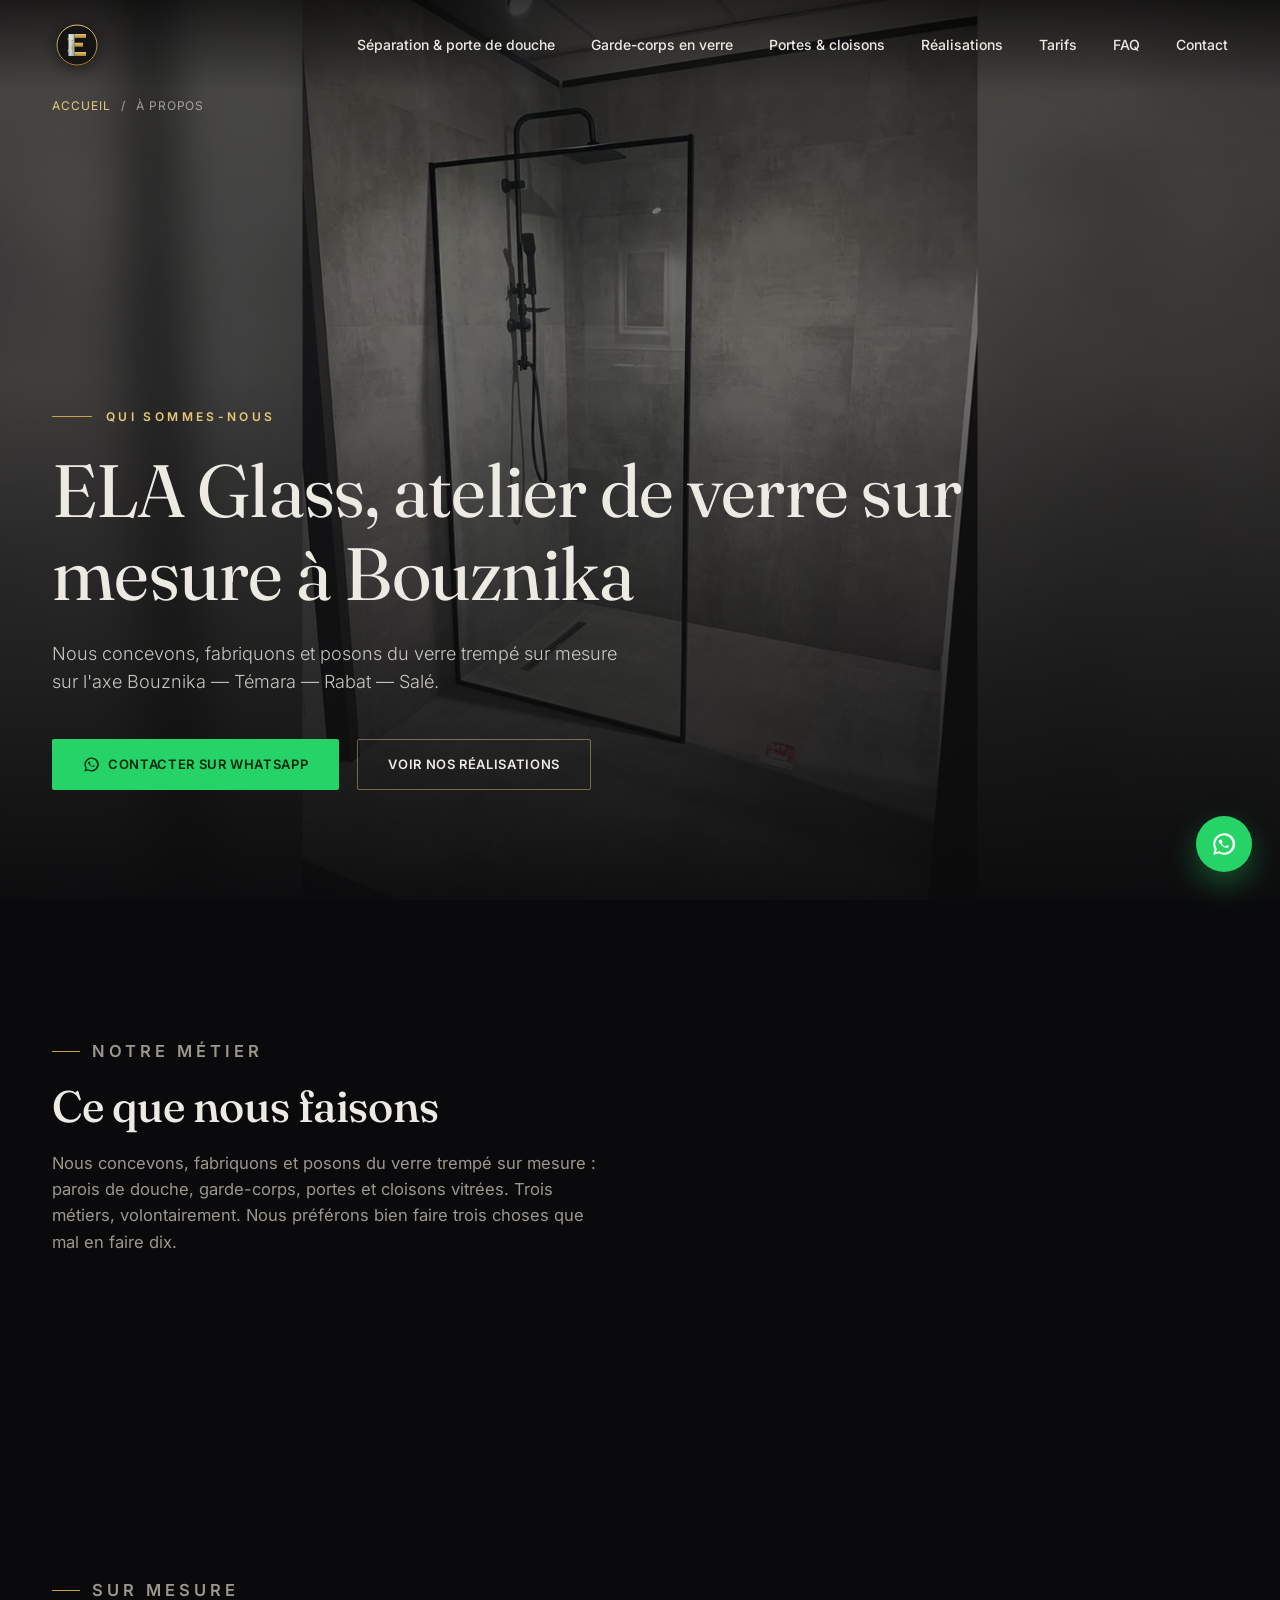
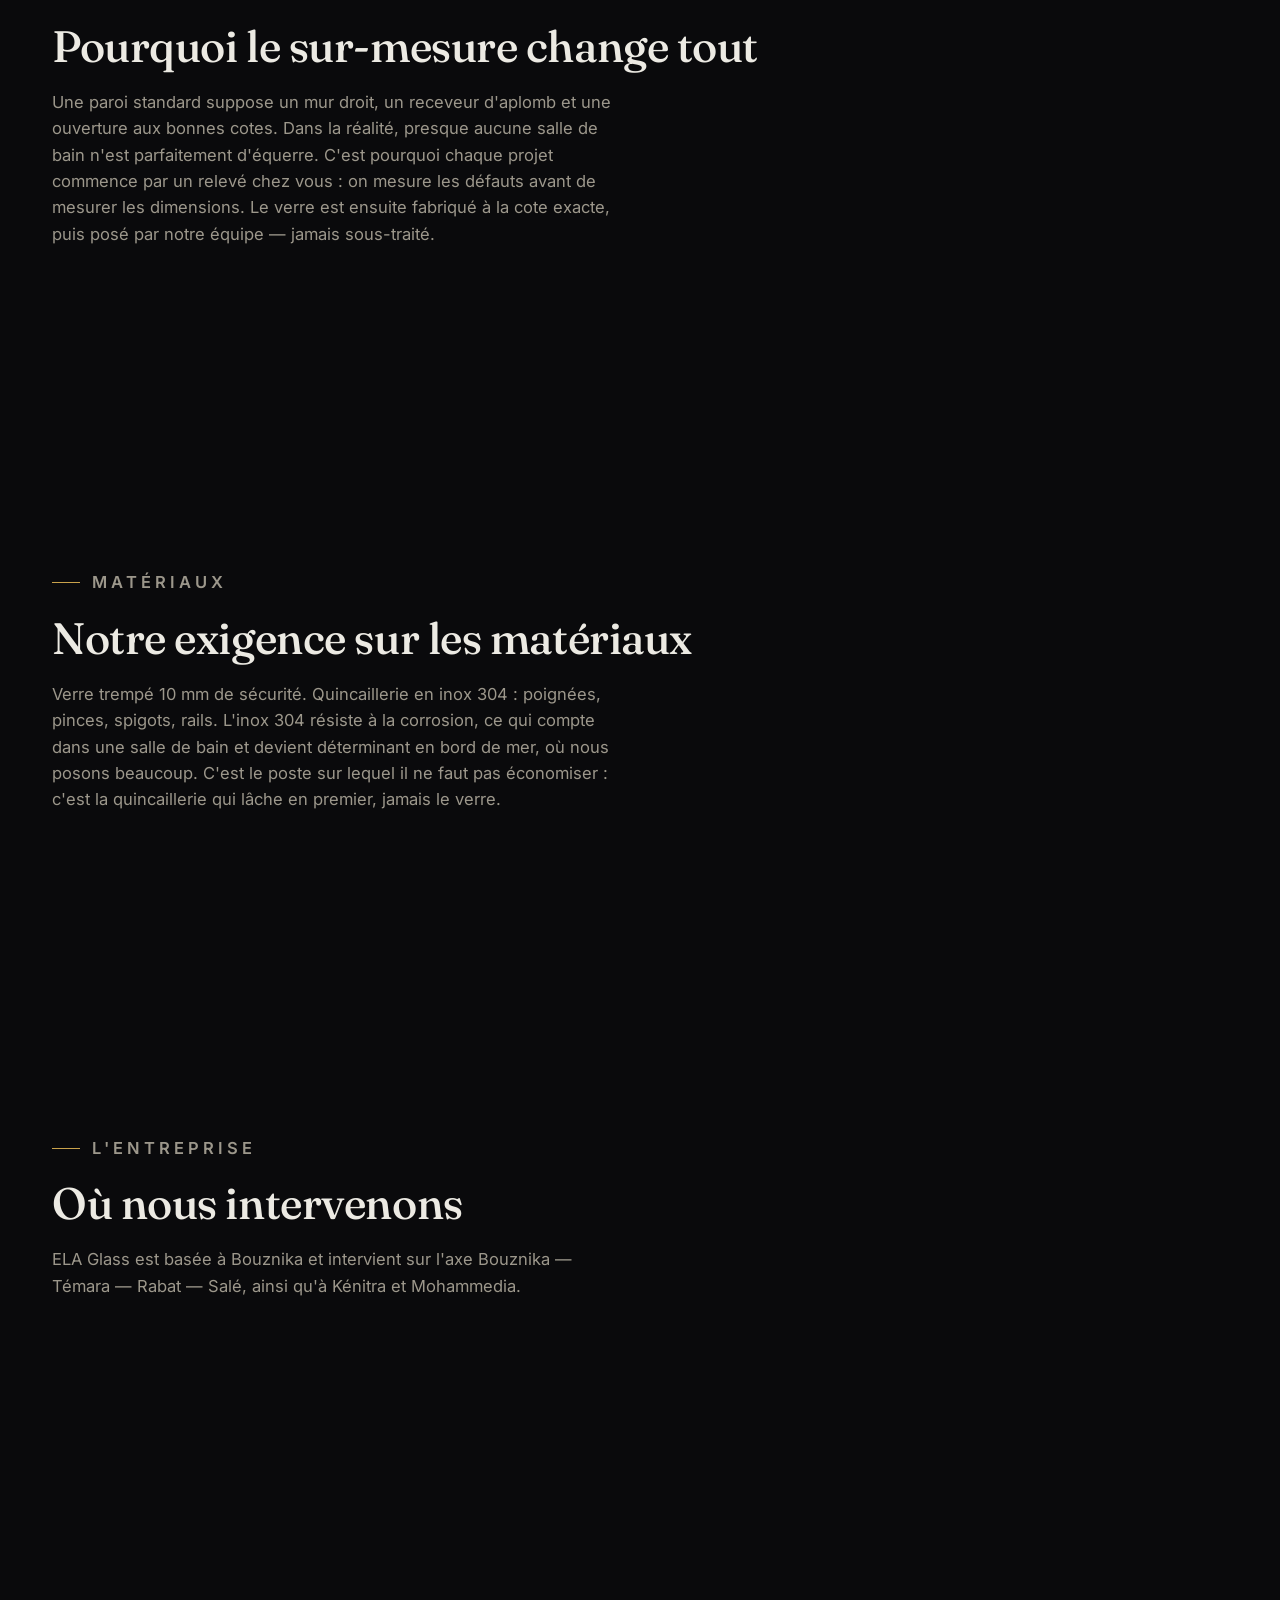
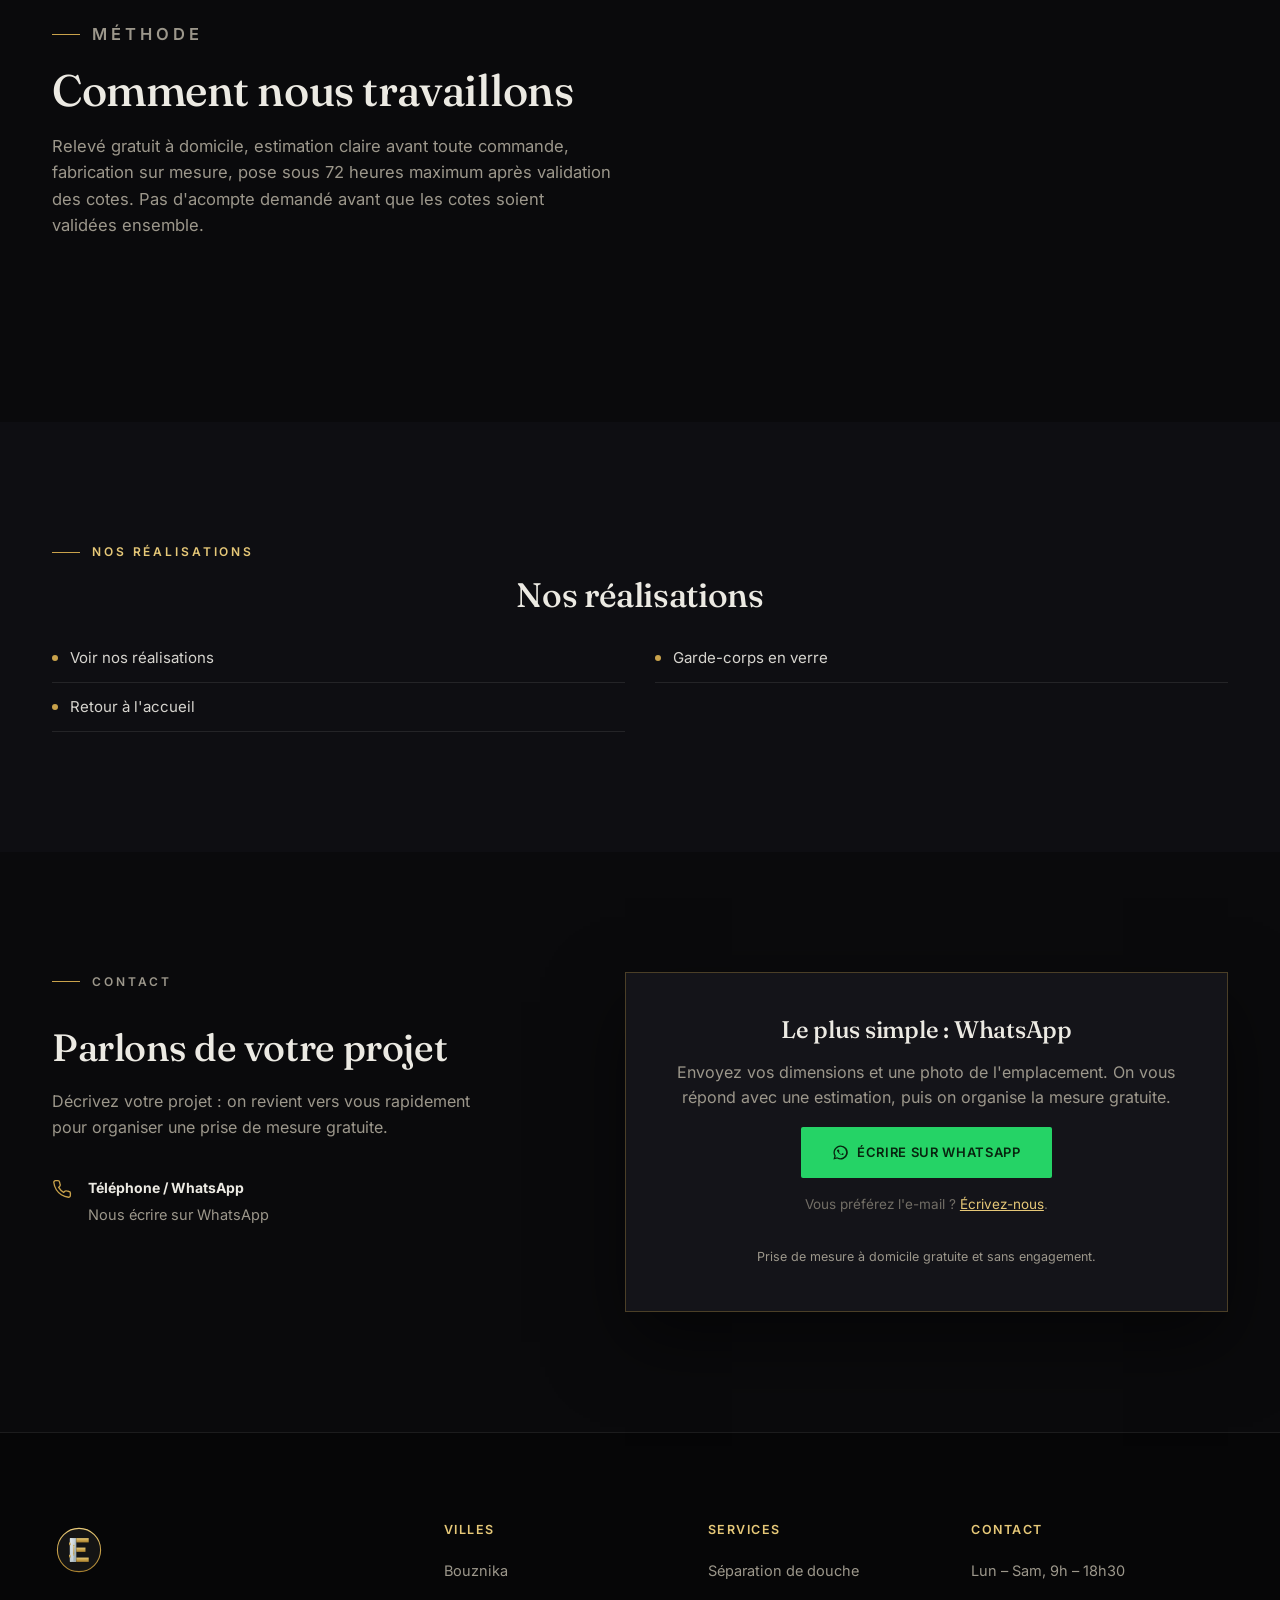
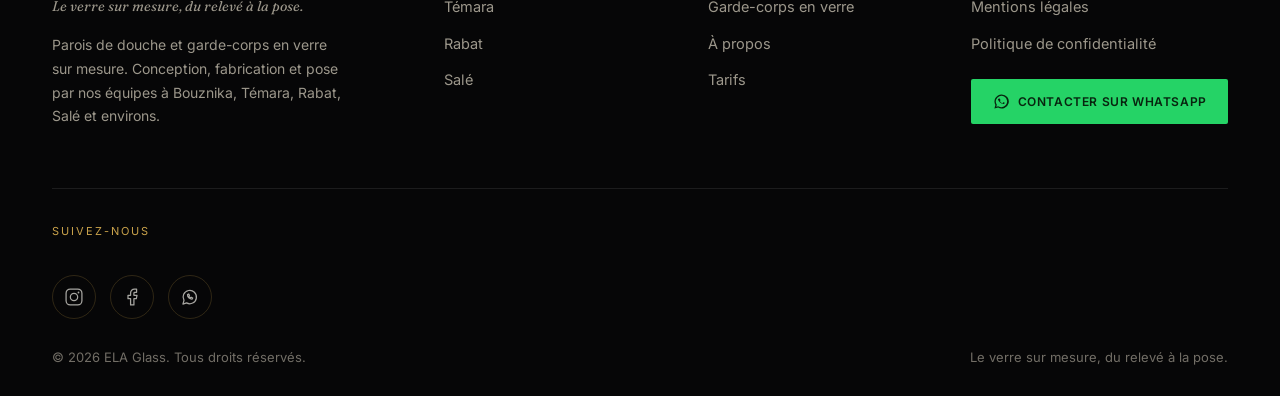
==== commit 2e7e6d33: "Renommage URL : cabine-douche-verre.html -> separation-douche-verre.html - git mv de la page service" ====
--- a/a-propos.html
+++ b/a-propos.html
@@ -77,7 +77,7 @@
   <li class="nav-home"><a href="/">Accueil</a></li>
 
   <li class="nav-label">Prestations</li>
-  <li class="nav-main"><a href="/cabine-douche-verre.html">Cabine &amp; paroi de douche</a></li>
+  <li class="nav-main"><a href="/separation-douche-verre.html">Séparation &amp; porte de douche</a></li>
   <li class="nav-main"><a href="/garde-corps-verre.html">Garde-corps en verre</a></li>
   <li class="nav-main"><a href="/portes-cloisons-verre.html">Portes &amp; cloisons</a></li>
 
@@ -119,7 +119,7 @@
 <section class="section" id="contact"><div class="wrap"><div class="contact-grid"><div class="contact-info reveal"><p class="eyebrow">Contact</p><h2>Parlons de votre projet</h2><p>Décrivez votre projet : on revient vers vous rapidement pour organiser une prise de mesure gratuite.</p><div class="contact-detail"><svg class="ic" width="20" height="20" viewBox="0 0 24 24" fill="none" stroke="currentColor" stroke-width="1.6" aria-hidden="true"><path d="M22 16.9v3a2 2 0 0 1-2.2 2 19.8 19.8 0 0 1-8.6-3 19.5 19.5 0 0 1-6-6 19.8 19.8 0 0 1-3-8.7A2 2 0 0 1 4.1 2h3a2 2 0 0 1 2 1.7c.1 1 .4 2 .7 3a2 2 0 0 1-.5 2.1L8 10.1a16 16 0 0 0 6 6l1.3-1.3a2 2 0 0 1 2.1-.5c1 .3 2 .5 3 .7a2 2 0 0 1 1.7 2z"/></svg><div><strong>Téléphone / WhatsApp</strong><span><a href="https://wa.me/212720889310?text=Bonjour%20ELA%20Glass%2C%20je%20souhaite%20un%20projet%20en%20verre%20sur%20mesure.%20Ma%20ville%20%3A%20" target="_blank" rel="noopener">Nous écrire sur WhatsApp</a></span></div></div></div><div class="form-card reveal" style="display:flex;flex-direction:column;justify-content:center;gap:16px;text-align:center;"><h3 style="font-family:'Fraunces',serif;font-weight:500;font-size:24px;margin:0;">Le plus simple : WhatsApp</h3><p style="margin:0;">Envoyez vos dimensions et une photo de l'emplacement. On vous répond avec une estimation, puis on organise la mesure gratuite.</p><a href="https://wa.me/212720889310?text=Bonjour%20ELA%20Glass%2C%20je%20souhaite%20un%20projet%20en%20verre%20sur%20mesure.%20Ma%20ville%20%3A%20" class="btn btn-whatsapp" target="_blank" rel="noopener" style="align-self:center;"><svg class="btn-ic" viewBox="0 0 24 24" fill="currentColor" aria-hidden="true"><path d="M12 2a10 10 0 0 0-8.6 15L2 22l5.2-1.4A10 10 0 1 0 12 2zm0 18a8 8 0 0 1-4.1-1.1l-.3-.2-3 .8.8-2.9-.2-.3A8 8 0 1 1 12 20zm4.4-6c-.2-.1-1.4-.7-1.6-.8s-.4-.1-.5.1-.6.8-.7 1-.3.2-.5.1a6.5 6.5 0 0 1-3.2-2.8c-.2-.4.2-.4.6-1.2.1-.1 0-.3 0-.4l-.7-1.7c-.2-.4-.4-.4-.5-.4h-.5a1 1 0 0 0-.7.3A3 3 0 0 0 7 8.5c0 1.3 1 2.6 1.1 2.8a10.5 10.5 0 0 0 4 3.6c1.4.6 2 .6 2.7.6a2.4 2.4 0 0 0 1.6-1.1 2 2 0 0 0 .1-1.1c0-.1-.2-.2-.4-.3z"/></svg>Écrire sur WhatsApp</a><p style="margin:0;font-size:13.5px;color:var(--muted-2);">Vous préférez l'e-mail ? <a href="mailto:elaglass10@gmail.com?subject=Projet%20verre%20sur%20mesure&body=Bonjour%2C%0A%0AMa%20ville%20%3A%20%0AMon%20projet%20%3A%20%0ADimensions%20approximatives%20%3A%20%0A" style="color:var(--gold-light);text-decoration:underline;">Écrivez-nous</a>.</p>
         <p class="form-note">Prise de mesure à domicile gratuite et sans engagement.</p></div></div></div></section>
 </main>
-<footer class="site-footer"><div class="wrap"><div class="footer-grid"><div><div class="footer-brand"><img src="/logo-elaglass.svg" alt="Elaglass" width="54" height="54" loading="lazy" decoding="async"></div><p class="footer-slogan">Le verre sur mesure, du relevé à la pose.</p><p>Parois de douche et garde-corps en verre sur mesure. Conception, fabrication et pose par nos équipes à Bouznika, Témara, Rabat, Salé et environs.</p></div><div class="footer-col"><h5>Villes</h5><ul><li><a href="/paroi-douche-bouznika.html">Bouznika</a></li><li><a href="/paroi-douche-temara.html">Témara</a></li><li><a href="/paroi-douche-rabat.html">Rabat</a></li><li><a href="/paroi-douche-sale.html">Salé</a></li></ul></div><div class="footer-col"><h5>Services</h5><ul><li><a href="/index.html#services">Parois de douche</a></li><li><a href="/garde-corps-verre.html">Garde-corps en verre</a></li><li><a href="/a-propos.html">À propos</a></li><li><a href="/index.html#tarifs">Tarifs</a></li></ul></div><div class="footer-col"><h5>Contact</h5><ul><li><span class="footer-link">Lun – Sam, 9h – 18h30</span></li><li><a href="/mentions-legales.html">Mentions légales</a></li><li><a href="/politique-confidentialite.html">Politique de confidentialité</a></li></ul><a href="https://wa.me/212720889310?text=Bonjour%20ELA%20Glass%2C%20je%20souhaite%20un%20projet%20en%20verre%20sur%20mesure.%20Ma%20ville%20%3A%20" class="btn btn-whatsapp footer-wa" target="_blank" rel="noopener"><svg class="btn-ic" viewBox="0 0 24 24" fill="currentColor" aria-hidden="true"><path d="M12 2a10 10 0 0 0-8.6 15L2 22l5.2-1.4A10 10 0 1 0 12 2zm0 18a8 8 0 0 1-4.1-1.1l-.3-.2-3 .8.8-2.9-.2-.3A8 8 0 1 1 12 20zm4.4-6c-.2-.1-1.4-.7-1.6-.8s-.4-.1-.5.1-.6.8-.7 1-.3.2-.5.1a6.5 6.5 0 0 1-3.2-2.8c-.2-.4.2-.4.6-1.2.1-.1 0-.3 0-.4l-.7-1.7c-.2-.4-.4-.4-.5-.4h-.5a1 1 0 0 0-.7.3A3 3 0 0 0 7 8.5c0 1.3 1 2.6 1.1 2.8a10.5 10.5 0 0 0 4 3.6c1.4.6 2 .6 2.7.6a2.4 2.4 0 0 0 1.6-1.1 2 2 0 0 0 .1-1.1c0-.1-.2-.2-.4-.3z"/></svg>Contacter sur WhatsApp</a></div></div><div class="social">
+<footer class="site-footer"><div class="wrap"><div class="footer-grid"><div><div class="footer-brand"><img src="/logo-elaglass.svg" alt="Elaglass" width="54" height="54" loading="lazy" decoding="async"></div><p class="footer-slogan">Le verre sur mesure, du relevé à la pose.</p><p>Parois de douche et garde-corps en verre sur mesure. Conception, fabrication et pose par nos équipes à Bouznika, Témara, Rabat, Salé et environs.</p></div><div class="footer-col"><h5>Villes</h5><ul><li><a href="/paroi-douche-bouznika.html">Bouznika</a></li><li><a href="/paroi-douche-temara.html">Témara</a></li><li><a href="/paroi-douche-rabat.html">Rabat</a></li><li><a href="/paroi-douche-sale.html">Salé</a></li></ul></div><div class="footer-col"><h5>Services</h5><ul><li><a href="/separation-douche-verre.html">Séparation de douche</a></li><li><a href="/garde-corps-verre.html">Garde-corps en verre</a></li><li><a href="/a-propos.html">À propos</a></li><li><a href="/index.html#tarifs">Tarifs</a></li></ul></div><div class="footer-col"><h5>Contact</h5><ul><li><span class="footer-link">Lun – Sam, 9h – 18h30</span></li><li><a href="/mentions-legales.html">Mentions légales</a></li><li><a href="/politique-confidentialite.html">Politique de confidentialité</a></li></ul><a href="https://wa.me/212720889310?text=Bonjour%20ELA%20Glass%2C%20je%20souhaite%20un%20projet%20en%20verre%20sur%20mesure.%20Ma%20ville%20%3A%20" class="btn btn-whatsapp footer-wa" target="_blank" rel="noopener"><svg class="btn-ic" viewBox="0 0 24 24" fill="currentColor" aria-hidden="true"><path d="M12 2a10 10 0 0 0-8.6 15L2 22l5.2-1.4A10 10 0 1 0 12 2zm0 18a8 8 0 0 1-4.1-1.1l-.3-.2-3 .8.8-2.9-.2-.3A8 8 0 1 1 12 20zm4.4-6c-.2-.1-1.4-.7-1.6-.8s-.4-.1-.5.1-.6.8-.7 1-.3.2-.5.1a6.5 6.5 0 0 1-3.2-2.8c-.2-.4.2-.4.6-1.2.1-.1 0-.3 0-.4l-.7-1.7c-.2-.4-.4-.4-.5-.4h-.5a1 1 0 0 0-.7.3A3 3 0 0 0 7 8.5c0 1.3 1 2.6 1.1 2.8a10.5 10.5 0 0 0 4 3.6c1.4.6 2 .6 2.7.6a2.4 2.4 0 0 0 1.6-1.1 2 2 0 0 0 .1-1.1c0-.1-.2-.2-.4-.3z"/></svg>Contacter sur WhatsApp</a></div></div><div class="social">
   <span class="social-label">Suivez-nous</span>
   <div class="social-row">
     <a href="https://www.instagram.com/ela_glass_maroc/" target="_blank" rel="noopener noreferrer" aria-label="Ela Glass sur Instagram">
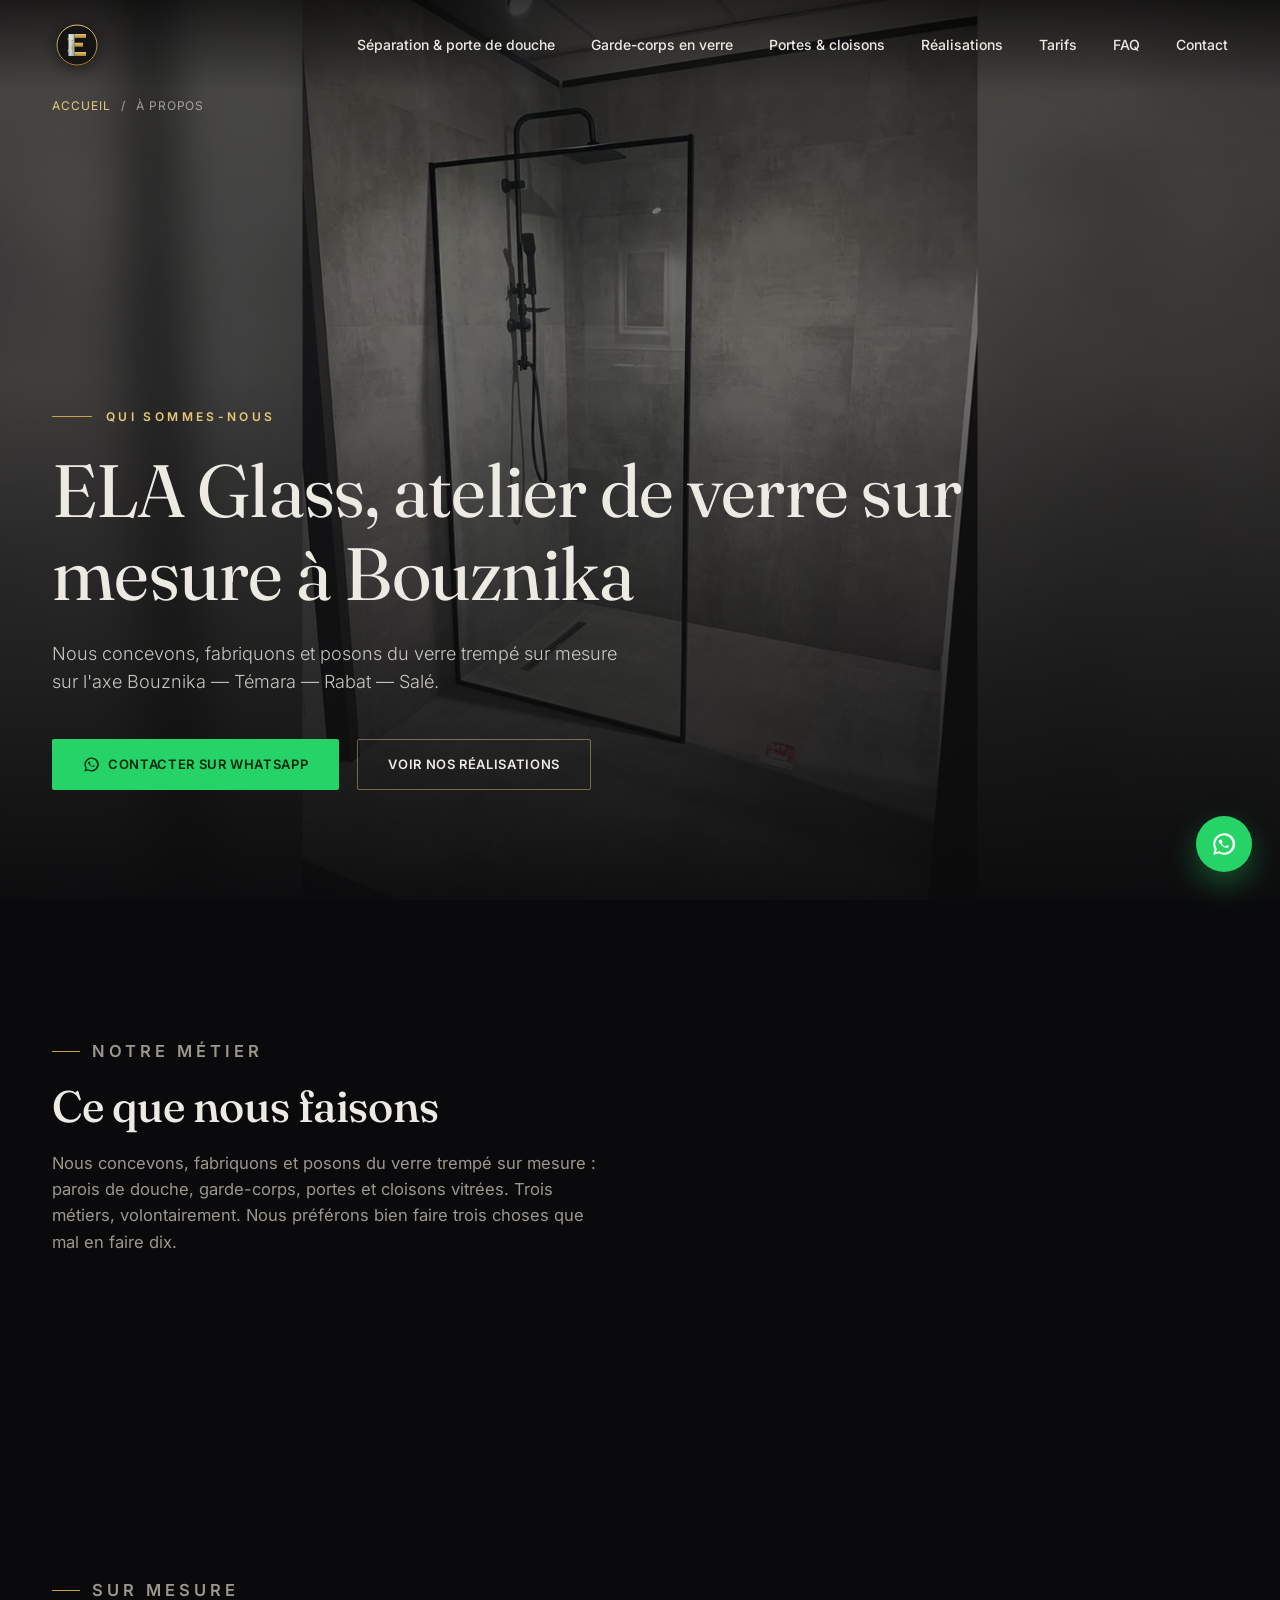
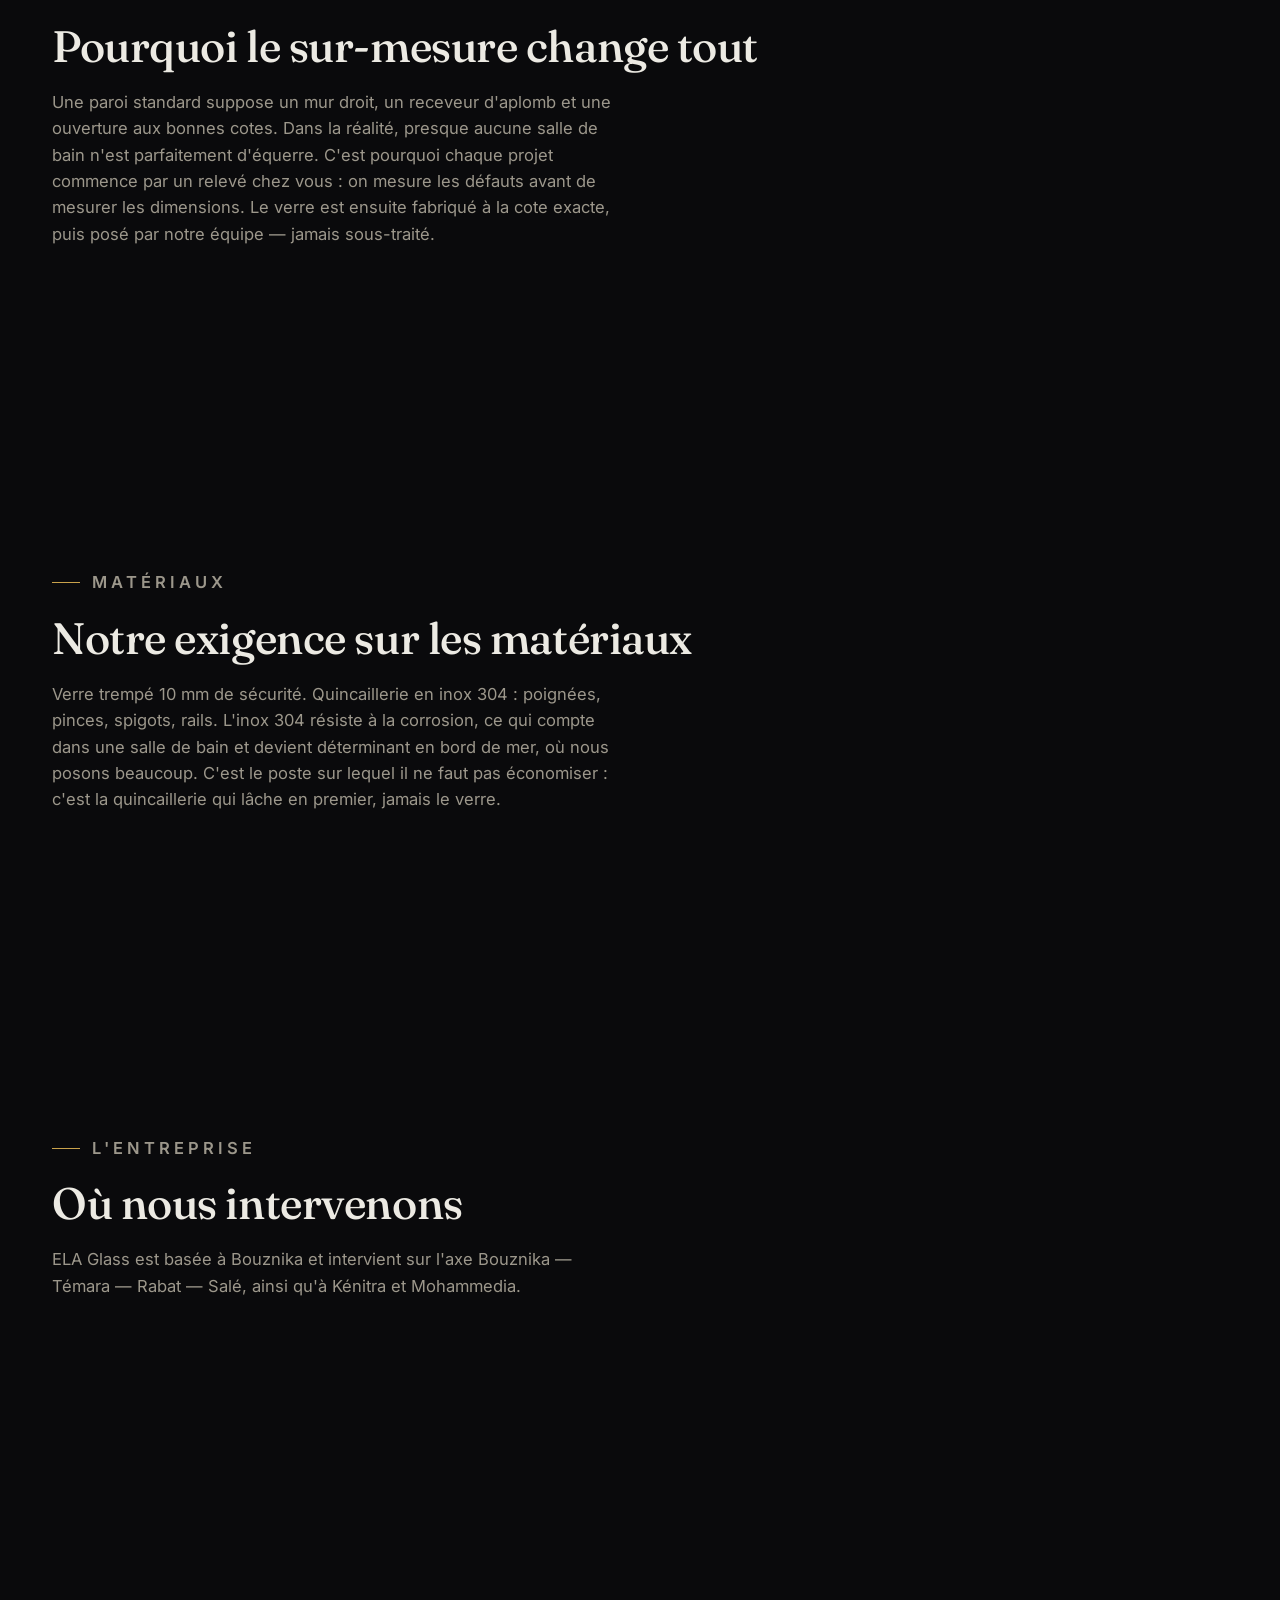
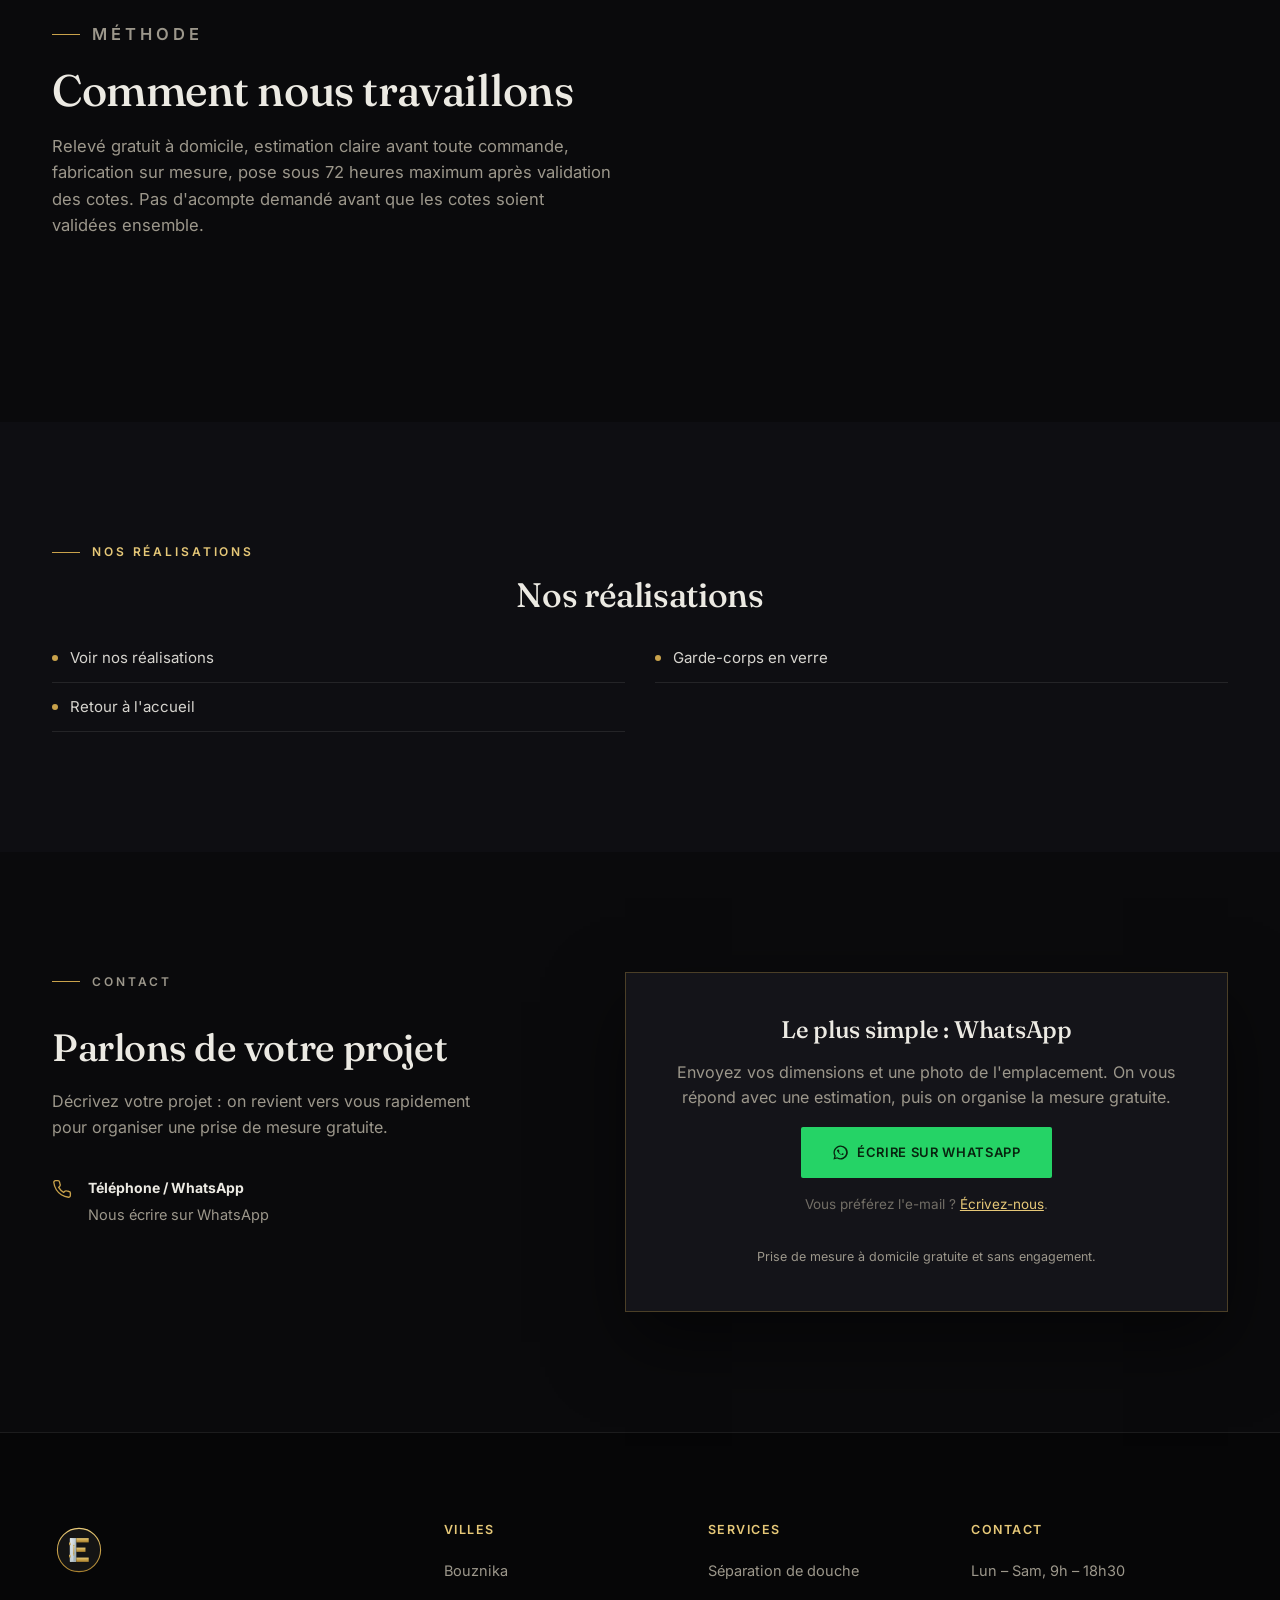
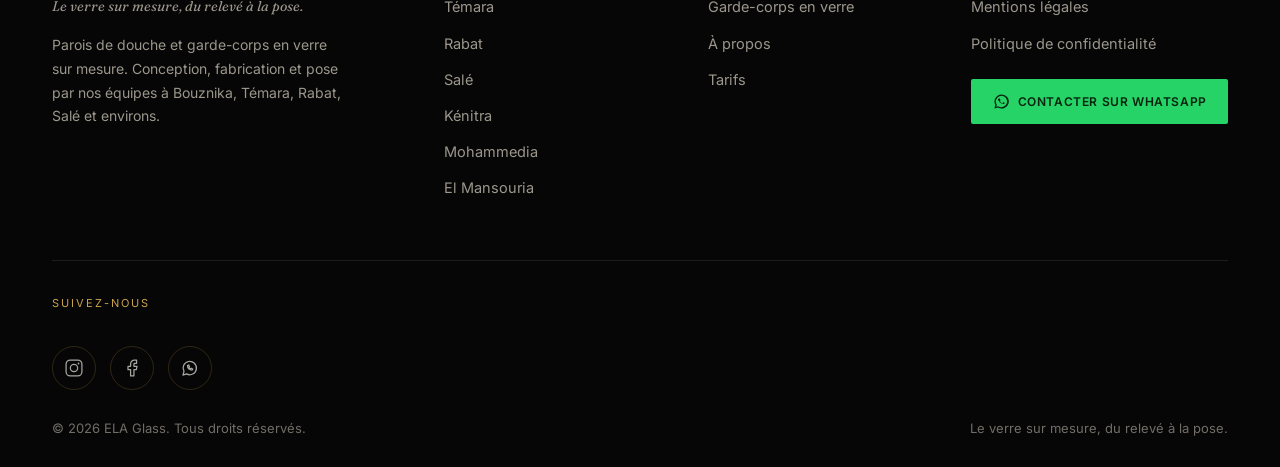
==== commit c54937d0: "Migration vocabulaire séparation de douche + diffusion du prix 90x200 - index + 7 villes : titles/H1" ====
--- a/a-propos.html
+++ b/a-propos.html
@@ -7,7 +7,7 @@
 <link rel="preload" as="image" href="/assets/images/hero-douche.webp" fetchpriority="high">
 <meta name="viewport" content="width=device-width, initial-scale=1.0">
 <title>Qui sommes-nous — ELA Glass, verre sur mesure à Bouznika</title>
-<meta name="description" content="ELA Glass, atelier de verre sur mesure à Bouznika. Cabines et parois de douche, garde-corps et cloisons en verre trempé 10 mm, posés par notre équipe.">
+<meta name="description" content="ELA Glass, atelier de verre sur mesure à Bouznika. Séparations et portes de douche, garde-corps et cloisons en verre trempé 10 mm, posés par notre équipe.">
 <meta name="theme-color" content="#0A0A0C">
 <link rel="canonical" href="https://elaglass.ma/a-propos.html">
 <meta property="og:type" content="website">
@@ -119,7 +119,7 @@
 <section class="section" id="contact"><div class="wrap"><div class="contact-grid"><div class="contact-info reveal"><p class="eyebrow">Contact</p><h2>Parlons de votre projet</h2><p>Décrivez votre projet : on revient vers vous rapidement pour organiser une prise de mesure gratuite.</p><div class="contact-detail"><svg class="ic" width="20" height="20" viewBox="0 0 24 24" fill="none" stroke="currentColor" stroke-width="1.6" aria-hidden="true"><path d="M22 16.9v3a2 2 0 0 1-2.2 2 19.8 19.8 0 0 1-8.6-3 19.5 19.5 0 0 1-6-6 19.8 19.8 0 0 1-3-8.7A2 2 0 0 1 4.1 2h3a2 2 0 0 1 2 1.7c.1 1 .4 2 .7 3a2 2 0 0 1-.5 2.1L8 10.1a16 16 0 0 0 6 6l1.3-1.3a2 2 0 0 1 2.1-.5c1 .3 2 .5 3 .7a2 2 0 0 1 1.7 2z"/></svg><div><strong>Téléphone / WhatsApp</strong><span><a href="https://wa.me/212720889310?text=Bonjour%20ELA%20Glass%2C%20je%20souhaite%20un%20projet%20en%20verre%20sur%20mesure.%20Ma%20ville%20%3A%20" target="_blank" rel="noopener">Nous écrire sur WhatsApp</a></span></div></div></div><div class="form-card reveal" style="display:flex;flex-direction:column;justify-content:center;gap:16px;text-align:center;"><h3 style="font-family:'Fraunces',serif;font-weight:500;font-size:24px;margin:0;">Le plus simple : WhatsApp</h3><p style="margin:0;">Envoyez vos dimensions et une photo de l'emplacement. On vous répond avec une estimation, puis on organise la mesure gratuite.</p><a href="https://wa.me/212720889310?text=Bonjour%20ELA%20Glass%2C%20je%20souhaite%20un%20projet%20en%20verre%20sur%20mesure.%20Ma%20ville%20%3A%20" class="btn btn-whatsapp" target="_blank" rel="noopener" style="align-self:center;"><svg class="btn-ic" viewBox="0 0 24 24" fill="currentColor" aria-hidden="true"><path d="M12 2a10 10 0 0 0-8.6 15L2 22l5.2-1.4A10 10 0 1 0 12 2zm0 18a8 8 0 0 1-4.1-1.1l-.3-.2-3 .8.8-2.9-.2-.3A8 8 0 1 1 12 20zm4.4-6c-.2-.1-1.4-.7-1.6-.8s-.4-.1-.5.1-.6.8-.7 1-.3.2-.5.1a6.5 6.5 0 0 1-3.2-2.8c-.2-.4.2-.4.6-1.2.1-.1 0-.3 0-.4l-.7-1.7c-.2-.4-.4-.4-.5-.4h-.5a1 1 0 0 0-.7.3A3 3 0 0 0 7 8.5c0 1.3 1 2.6 1.1 2.8a10.5 10.5 0 0 0 4 3.6c1.4.6 2 .6 2.7.6a2.4 2.4 0 0 0 1.6-1.1 2 2 0 0 0 .1-1.1c0-.1-.2-.2-.4-.3z"/></svg>Écrire sur WhatsApp</a><p style="margin:0;font-size:13.5px;color:var(--muted-2);">Vous préférez l'e-mail ? <a href="mailto:elaglass10@gmail.com?subject=Projet%20verre%20sur%20mesure&body=Bonjour%2C%0A%0AMa%20ville%20%3A%20%0AMon%20projet%20%3A%20%0ADimensions%20approximatives%20%3A%20%0A" style="color:var(--gold-light);text-decoration:underline;">Écrivez-nous</a>.</p>
         <p class="form-note">Prise de mesure à domicile gratuite et sans engagement.</p></div></div></div></section>
 </main>
-<footer class="site-footer"><div class="wrap"><div class="footer-grid"><div><div class="footer-brand"><img src="/logo-elaglass.svg" alt="Elaglass" width="54" height="54" loading="lazy" decoding="async"></div><p class="footer-slogan">Le verre sur mesure, du relevé à la pose.</p><p>Parois de douche et garde-corps en verre sur mesure. Conception, fabrication et pose par nos équipes à Bouznika, Témara, Rabat, Salé et environs.</p></div><div class="footer-col"><h5>Villes</h5><ul><li><a href="/paroi-douche-bouznika.html">Bouznika</a></li><li><a href="/paroi-douche-temara.html">Témara</a></li><li><a href="/paroi-douche-rabat.html">Rabat</a></li><li><a href="/paroi-douche-sale.html">Salé</a></li></ul></div><div class="footer-col"><h5>Services</h5><ul><li><a href="/separation-douche-verre.html">Séparation de douche</a></li><li><a href="/garde-corps-verre.html">Garde-corps en verre</a></li><li><a href="/a-propos.html">À propos</a></li><li><a href="/index.html#tarifs">Tarifs</a></li></ul></div><div class="footer-col"><h5>Contact</h5><ul><li><span class="footer-link">Lun – Sam, 9h – 18h30</span></li><li><a href="/mentions-legales.html">Mentions légales</a></li><li><a href="/politique-confidentialite.html">Politique de confidentialité</a></li></ul><a href="https://wa.me/212720889310?text=Bonjour%20ELA%20Glass%2C%20je%20souhaite%20un%20projet%20en%20verre%20sur%20mesure.%20Ma%20ville%20%3A%20" class="btn btn-whatsapp footer-wa" target="_blank" rel="noopener"><svg class="btn-ic" viewBox="0 0 24 24" fill="currentColor" aria-hidden="true"><path d="M12 2a10 10 0 0 0-8.6 15L2 22l5.2-1.4A10 10 0 1 0 12 2zm0 18a8 8 0 0 1-4.1-1.1l-.3-.2-3 .8.8-2.9-.2-.3A8 8 0 1 1 12 20zm4.4-6c-.2-.1-1.4-.7-1.6-.8s-.4-.1-.5.1-.6.8-.7 1-.3.2-.5.1a6.5 6.5 0 0 1-3.2-2.8c-.2-.4.2-.4.6-1.2.1-.1 0-.3 0-.4l-.7-1.7c-.2-.4-.4-.4-.5-.4h-.5a1 1 0 0 0-.7.3A3 3 0 0 0 7 8.5c0 1.3 1 2.6 1.1 2.8a10.5 10.5 0 0 0 4 3.6c1.4.6 2 .6 2.7.6a2.4 2.4 0 0 0 1.6-1.1 2 2 0 0 0 .1-1.1c0-.1-.2-.2-.4-.3z"/></svg>Contacter sur WhatsApp</a></div></div><div class="social">
+<footer class="site-footer"><div class="wrap"><div class="footer-grid"><div><div class="footer-brand"><img src="/logo-elaglass.svg" alt="Elaglass" width="54" height="54" loading="lazy" decoding="async"></div><p class="footer-slogan">Le verre sur mesure, du relevé à la pose.</p><p>Parois de douche et garde-corps en verre sur mesure. Conception, fabrication et pose par nos équipes à Bouznika, Témara, Rabat, Salé et environs.</p></div><div class="footer-col"><h5>Villes</h5><ul><li><a href="/paroi-douche-bouznika.html">Bouznika</a></li><li><a href="/paroi-douche-temara.html">Témara</a></li><li><a href="/paroi-douche-rabat.html">Rabat</a></li><li><a href="/paroi-douche-sale.html">Salé</a></li><li><a href="/paroi-douche-kenitra.html">Kénitra</a></li><li><a href="/paroi-douche-mohammedia.html">Mohammedia</a></li><li><a href="/paroi-douche-el-mansouria.html">El Mansouria</a></li></ul></div><div class="footer-col"><h5>Services</h5><ul><li><a href="/separation-douche-verre.html">Séparation de douche</a></li><li><a href="/garde-corps-verre.html">Garde-corps en verre</a></li><li><a href="/a-propos.html">À propos</a></li><li><a href="/index.html#tarifs">Tarifs</a></li></ul></div><div class="footer-col"><h5>Contact</h5><ul><li><span class="footer-link">Lun – Sam, 9h – 18h30</span></li><li><a href="/mentions-legales.html">Mentions légales</a></li><li><a href="/politique-confidentialite.html">Politique de confidentialité</a></li></ul><a href="https://wa.me/212720889310?text=Bonjour%20ELA%20Glass%2C%20je%20souhaite%20un%20projet%20en%20verre%20sur%20mesure.%20Ma%20ville%20%3A%20" class="btn btn-whatsapp footer-wa" target="_blank" rel="noopener"><svg class="btn-ic" viewBox="0 0 24 24" fill="currentColor" aria-hidden="true"><path d="M12 2a10 10 0 0 0-8.6 15L2 22l5.2-1.4A10 10 0 1 0 12 2zm0 18a8 8 0 0 1-4.1-1.1l-.3-.2-3 .8.8-2.9-.2-.3A8 8 0 1 1 12 20zm4.4-6c-.2-.1-1.4-.7-1.6-.8s-.4-.1-.5.1-.6.8-.7 1-.3.2-.5.1a6.5 6.5 0 0 1-3.2-2.8c-.2-.4.2-.4.6-1.2.1-.1 0-.3 0-.4l-.7-1.7c-.2-.4-.4-.4-.5-.4h-.5a1 1 0 0 0-.7.3A3 3 0 0 0 7 8.5c0 1.3 1 2.6 1.1 2.8a10.5 10.5 0 0 0 4 3.6c1.4.6 2 .6 2.7.6a2.4 2.4 0 0 0 1.6-1.1 2 2 0 0 0 .1-1.1c0-.1-.2-.2-.4-.3z"/></svg>Contacter sur WhatsApp</a></div></div><div class="social">
   <span class="social-label">Suivez-nous</span>
   <div class="social-row">
     <a href="https://www.instagram.com/ela_glass_maroc/" target="_blank" rel="noopener noreferrer" aria-label="Ela Glass sur Instagram">
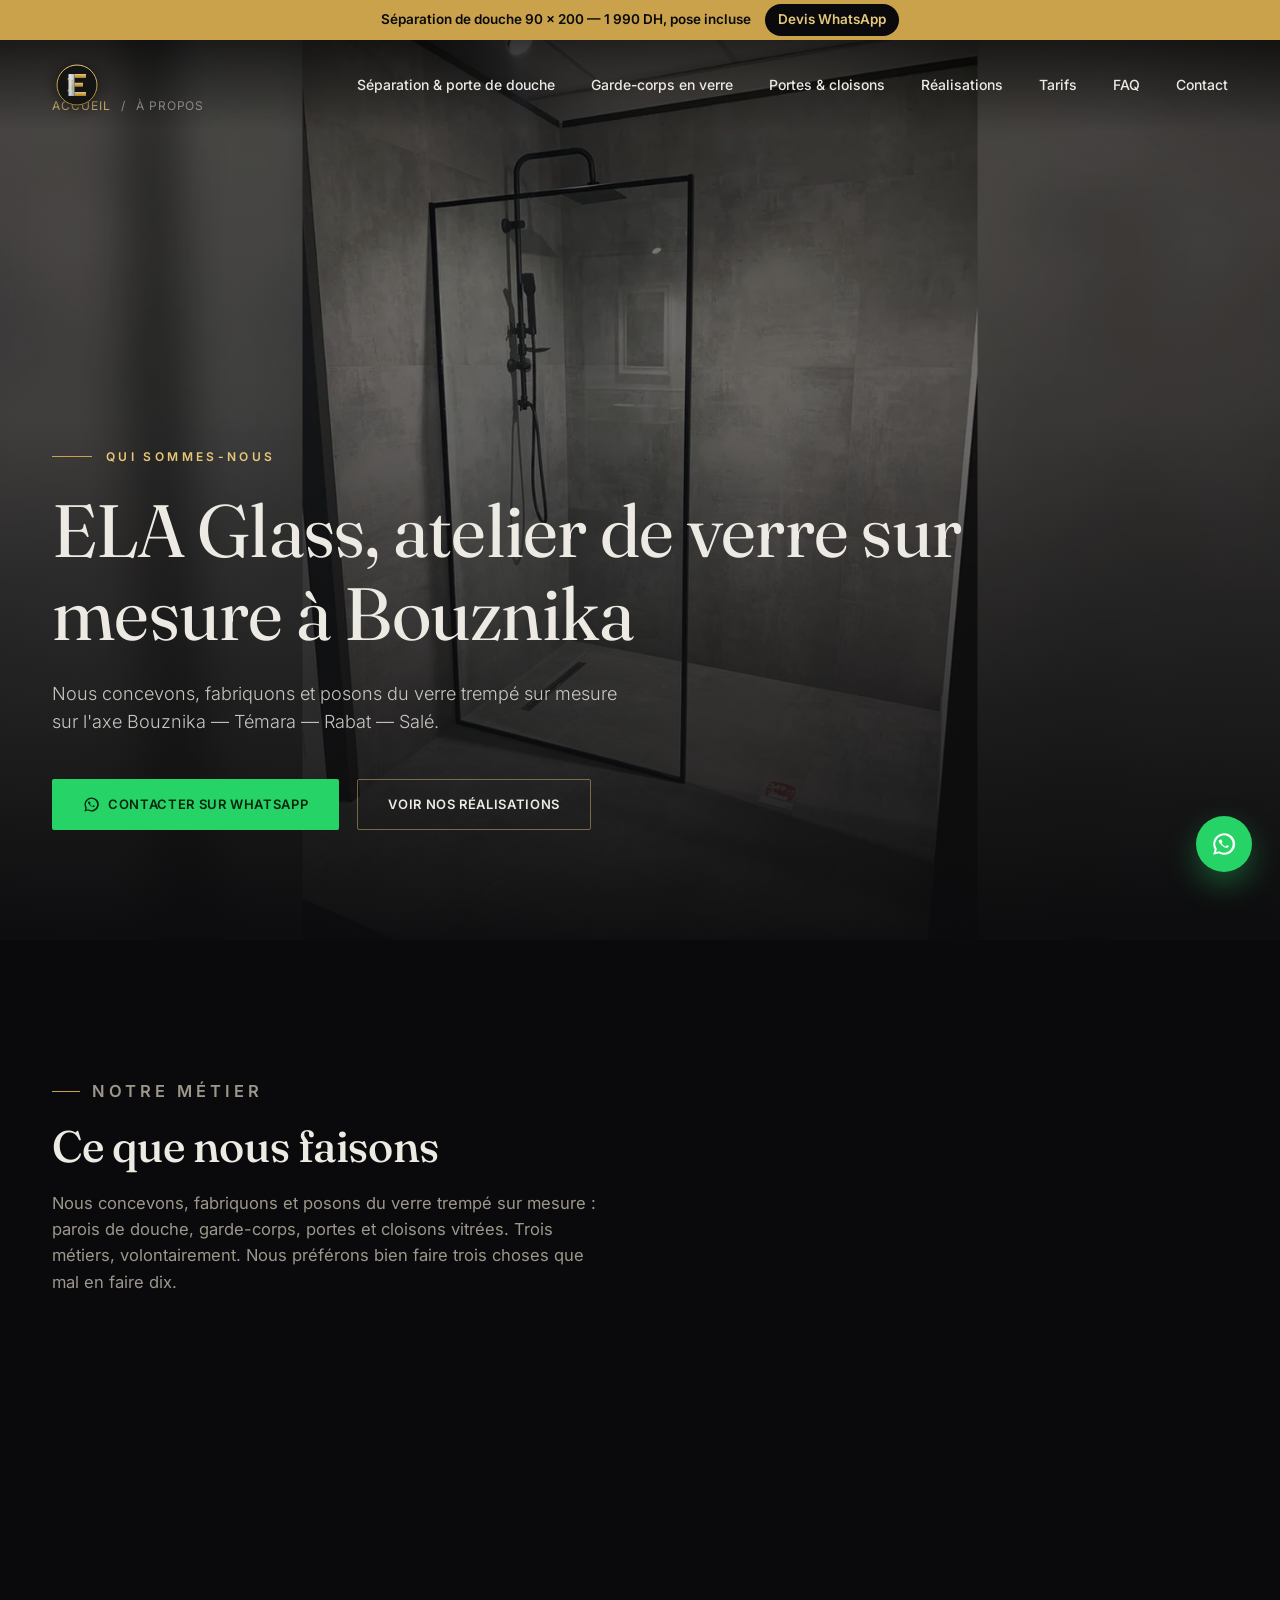
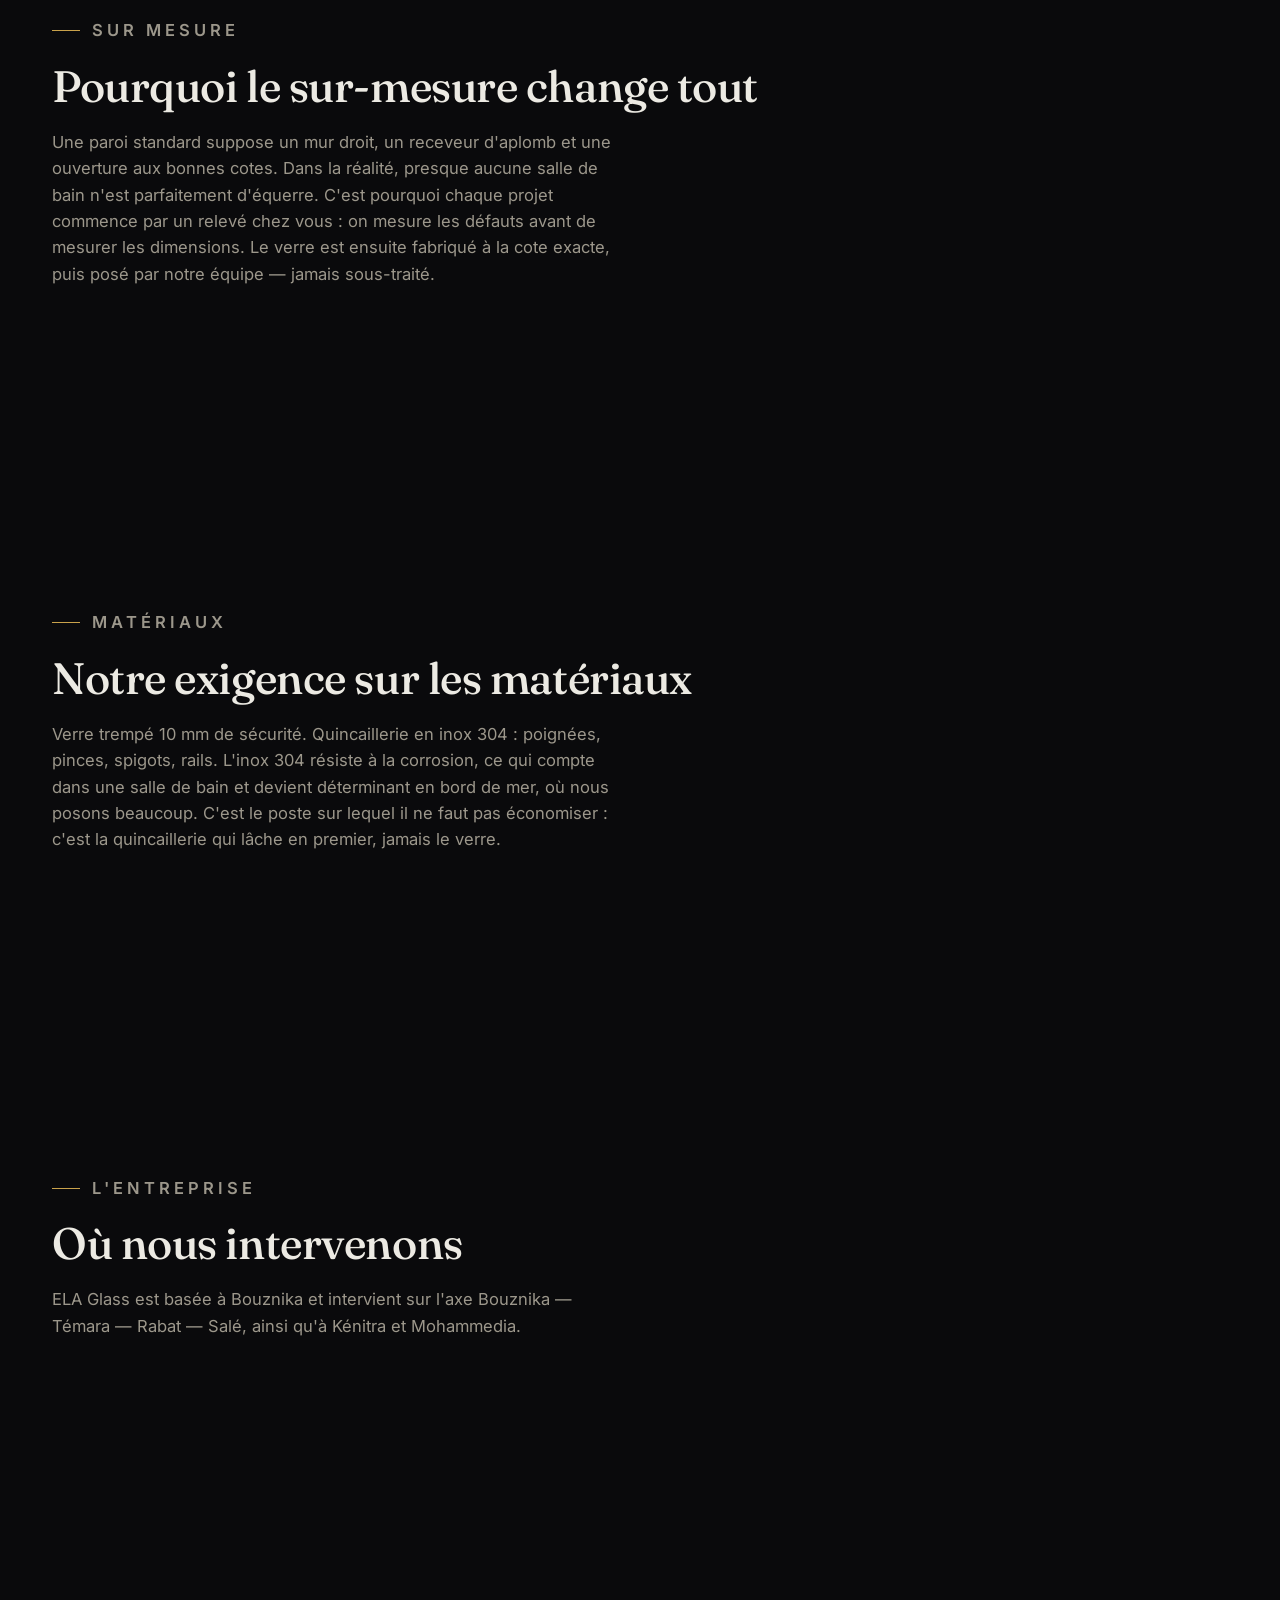
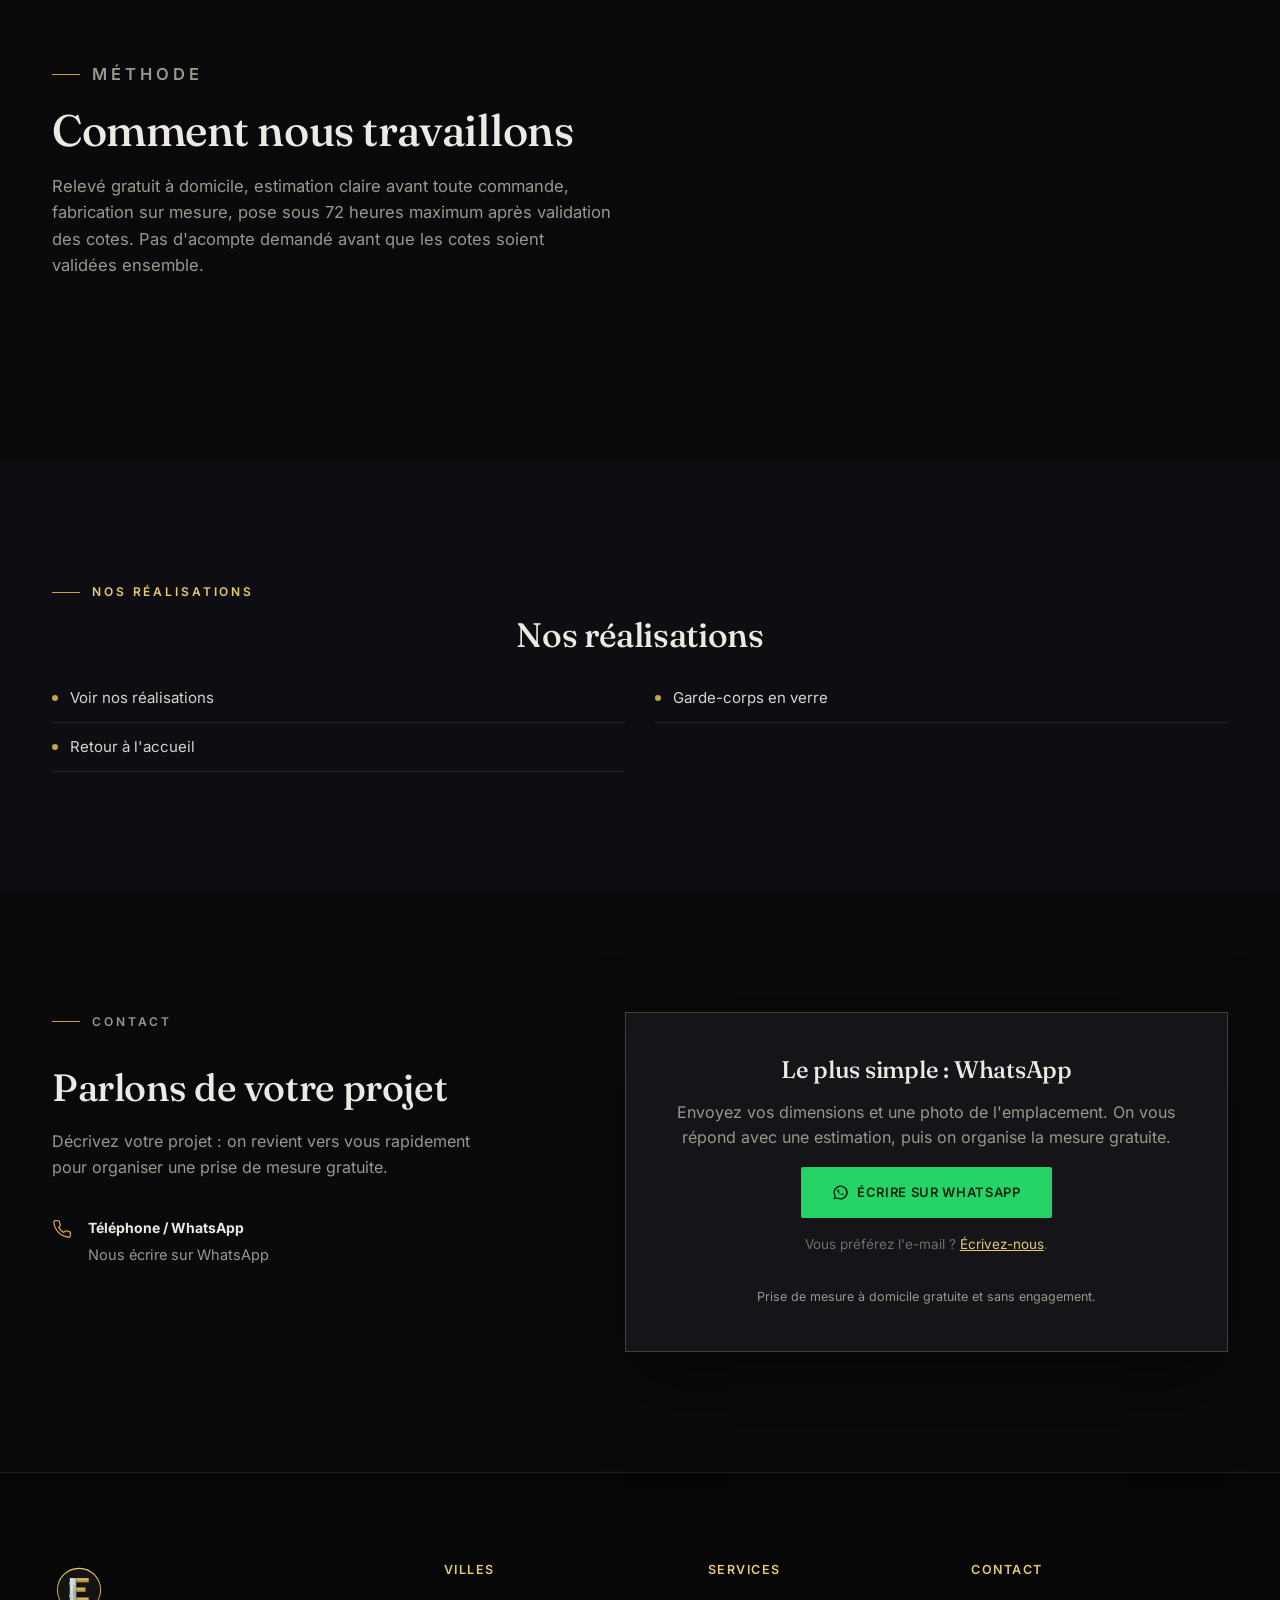
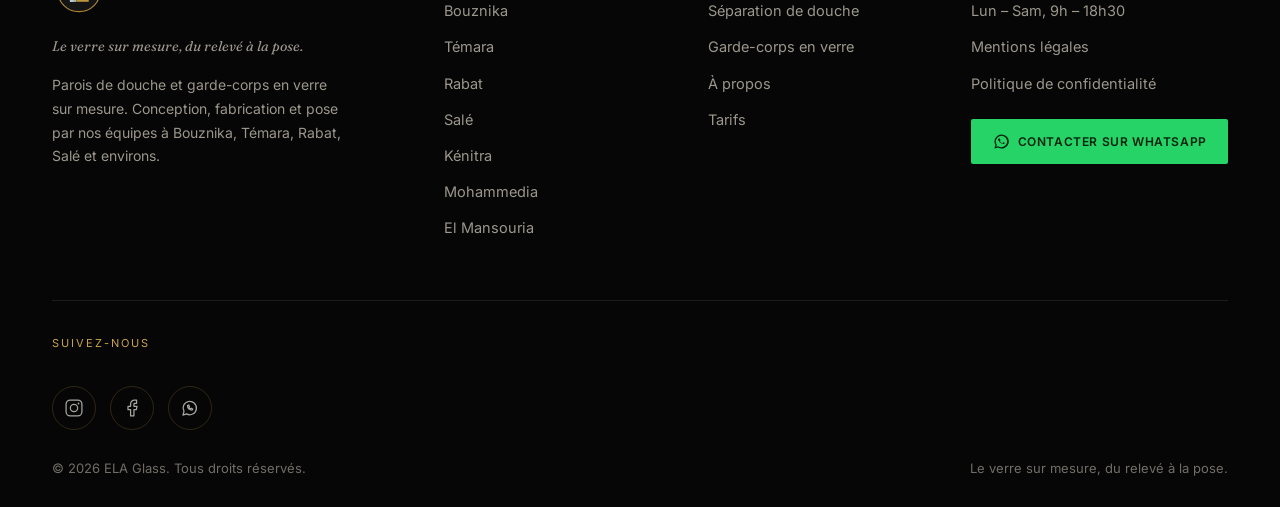
==== commit 22c30949: "Bandeau promo sticky en haut + bump styles ?v=20260813 - Bandeau fixe en haut (position:fixed, top:0" ====
--- a/a-propos.html
+++ b/a-propos.html
@@ -16,7 +16,7 @@
 <meta property="og:url" content="https://elaglass.ma/a-propos.html">
 <meta property="og:image" content="https://elaglass.ma/og-image.png">
 <meta name="twitter:card" content="summary_large_image">
-<link rel="stylesheet" href="/styles.css?v=20260812a">
+<link rel="stylesheet" href="/styles.css?v=20260813">
 <script type="application/ld+json">
 {
   "@context": "https://schema.org",
@@ -72,6 +72,7 @@
 <link rel="manifest" href="/site.webmanifest">
 </head>
 <body>
+<div class="promo-bar" role="region" aria-label="Offre séparation de douche"><a class="promo-link" href="/separation-douche-verre.html">Séparation de douche 90 × 200 — 1 990 DH, pose incluse</a><a class="promo-cta" href="https://wa.me/212720889310?text=Bonjour%20ELA%20Glass%2C%20je%20veux%20la%20s%C3%A9paration%20de%20douche%2090%20%C3%97%20200%20cm%20%C3%A0%201%20990%20DH%2C%20pose%20incluse.%20Ma%20ville%20%3A%20" target="_blank" rel="noopener">Devis WhatsApp</a></div>
 <a href="#main" class="skip-link">Aller au contenu principal</a>
 <header class="site-header" id="siteHeader"><nav class="nav" aria-label="Navigation principale"><a href="/index.html" class="brand" aria-label="ELA Glass — accueil"><img class="logo-light" src="/logo-elaglass.svg" alt="Elaglass" width="50" height="50" decoding="async"></a><ul class="nav-links" id="navLinks">
   <li class="nav-home"><a href="/">Accueil</a></li>
--- a/styles.css
+++ b/styles.css
@@ -324,3 +324,25 @@
   .hero-actions{gap:12px;}
 }
 
+
+
+/* ===== Bandeau promo sticky (haut) ===== */
+:root{ --promo-h:40px; }
+.promo-bar{ position:fixed; top:0; left:0; right:0; z-index:1300; height:var(--promo-h);
+  display:flex; align-items:center; justify-content:center; gap:14px; padding:0 16px;
+  background:var(--gold); color:#0A0A0C; font-size:13.5px; font-weight:600; text-align:center; }
+.promo-bar .promo-link{ color:#0A0A0C; text-decoration:none; }
+.promo-bar .promo-link:hover{ text-decoration:underline; }
+.promo-bar .promo-cta{ display:inline-flex; align-items:center; gap:6px; background:#0A0A0C;
+  color:var(--gold-light); padding:5px 13px; border-radius:999px; font-weight:600;
+  text-decoration:none; white-space:nowrap; }
+.promo-bar .promo-cta:hover{ color:#fff; }
+body{ padding-top:var(--promo-h); }
+.site-header{ top:var(--promo-h); }
+body.menu-open .promo-bar{ opacity:0; visibility:hidden; pointer-events:none; }
+@media(max-width:640px){
+  :root{ --promo-h:58px; }
+  .promo-bar{ flex-wrap:wrap; gap:4px 10px; line-height:1.2; font-size:12.5px; padding:6px 12px; }
+}
+
+.price-hero img{ max-width:100%; height:auto; }
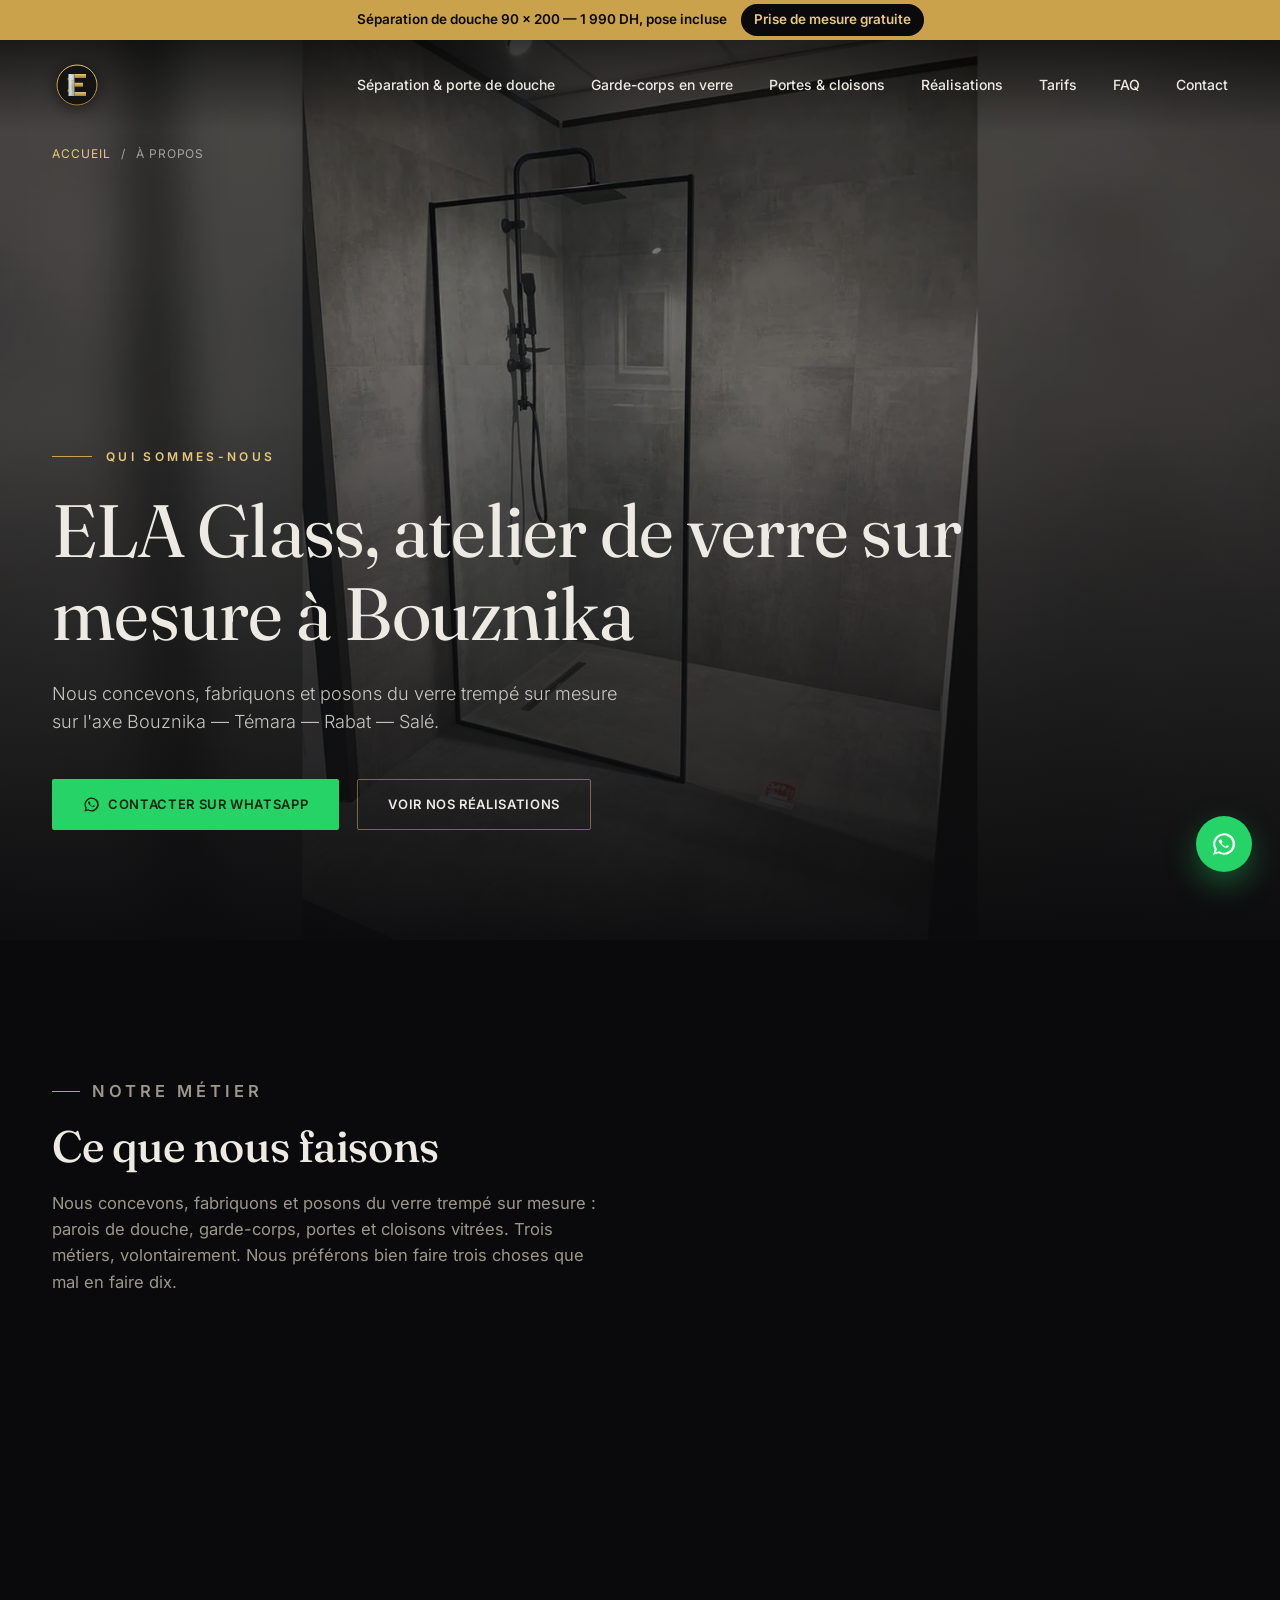
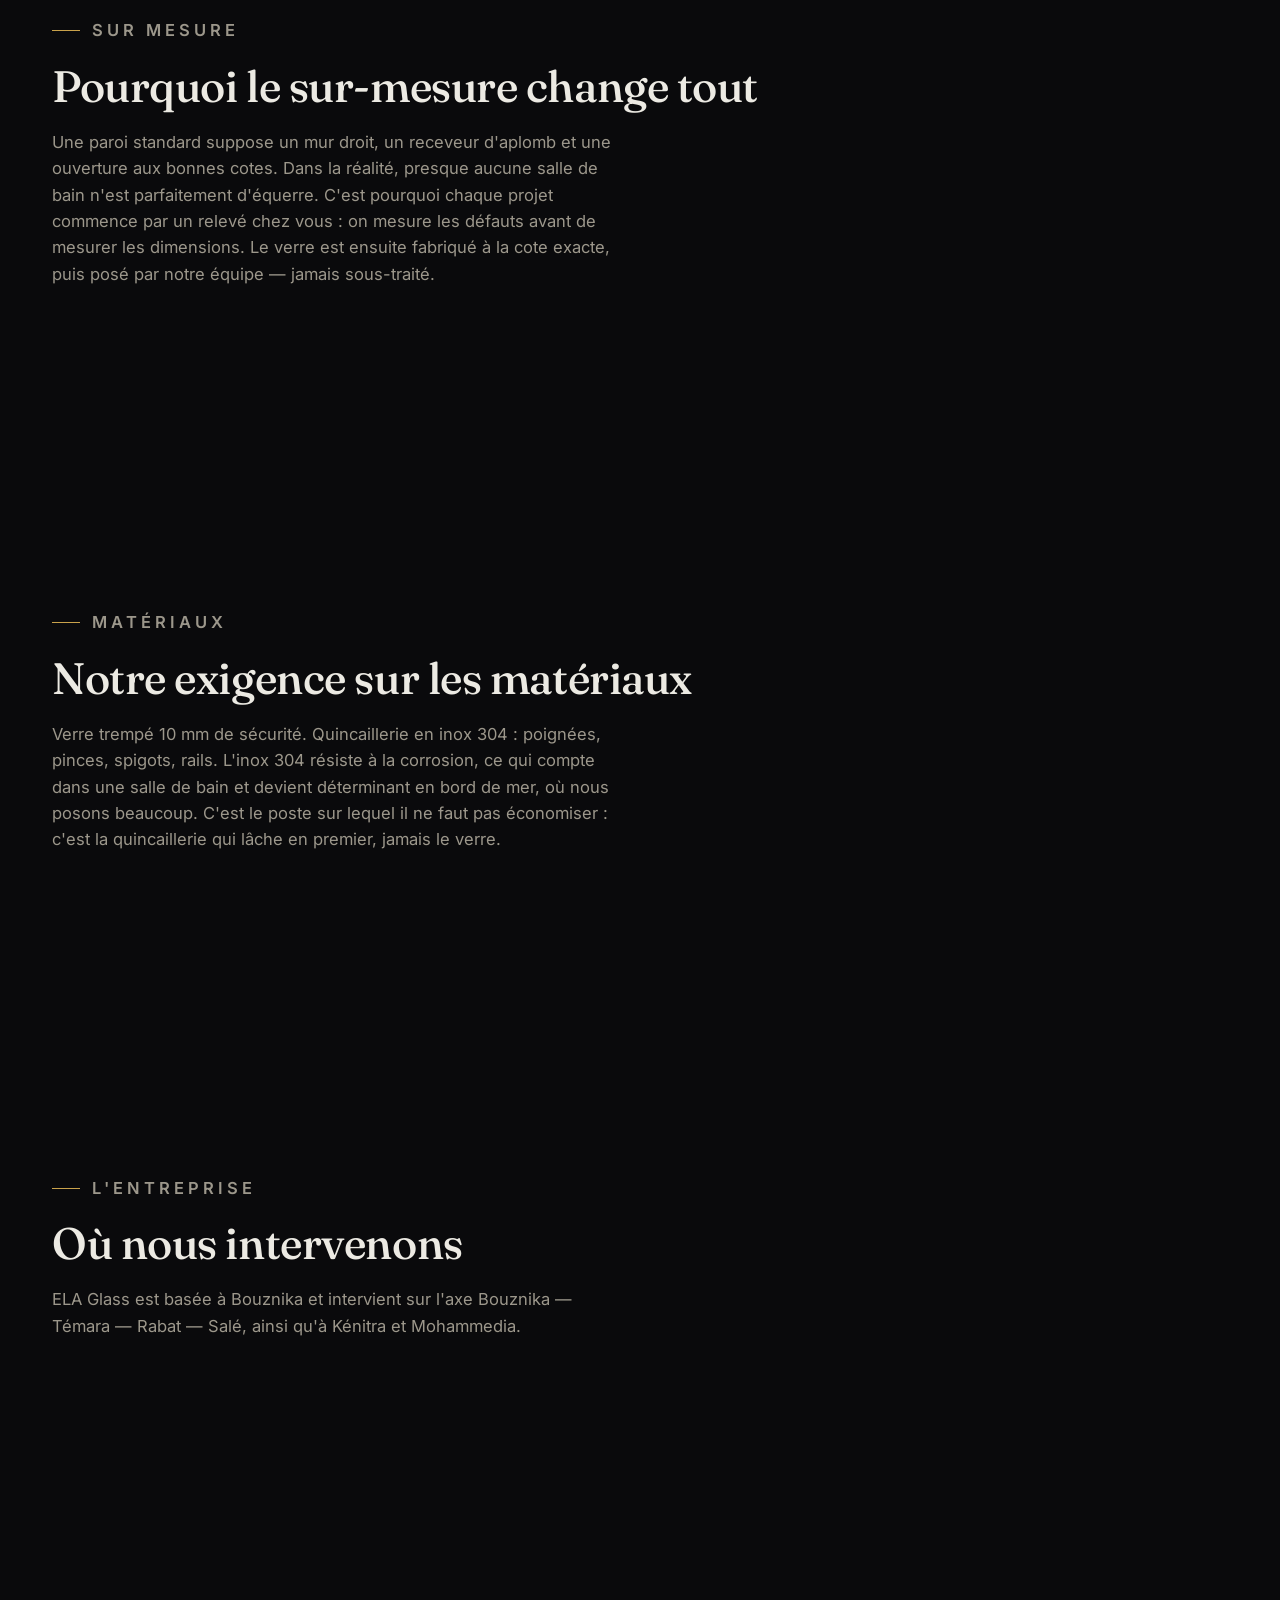
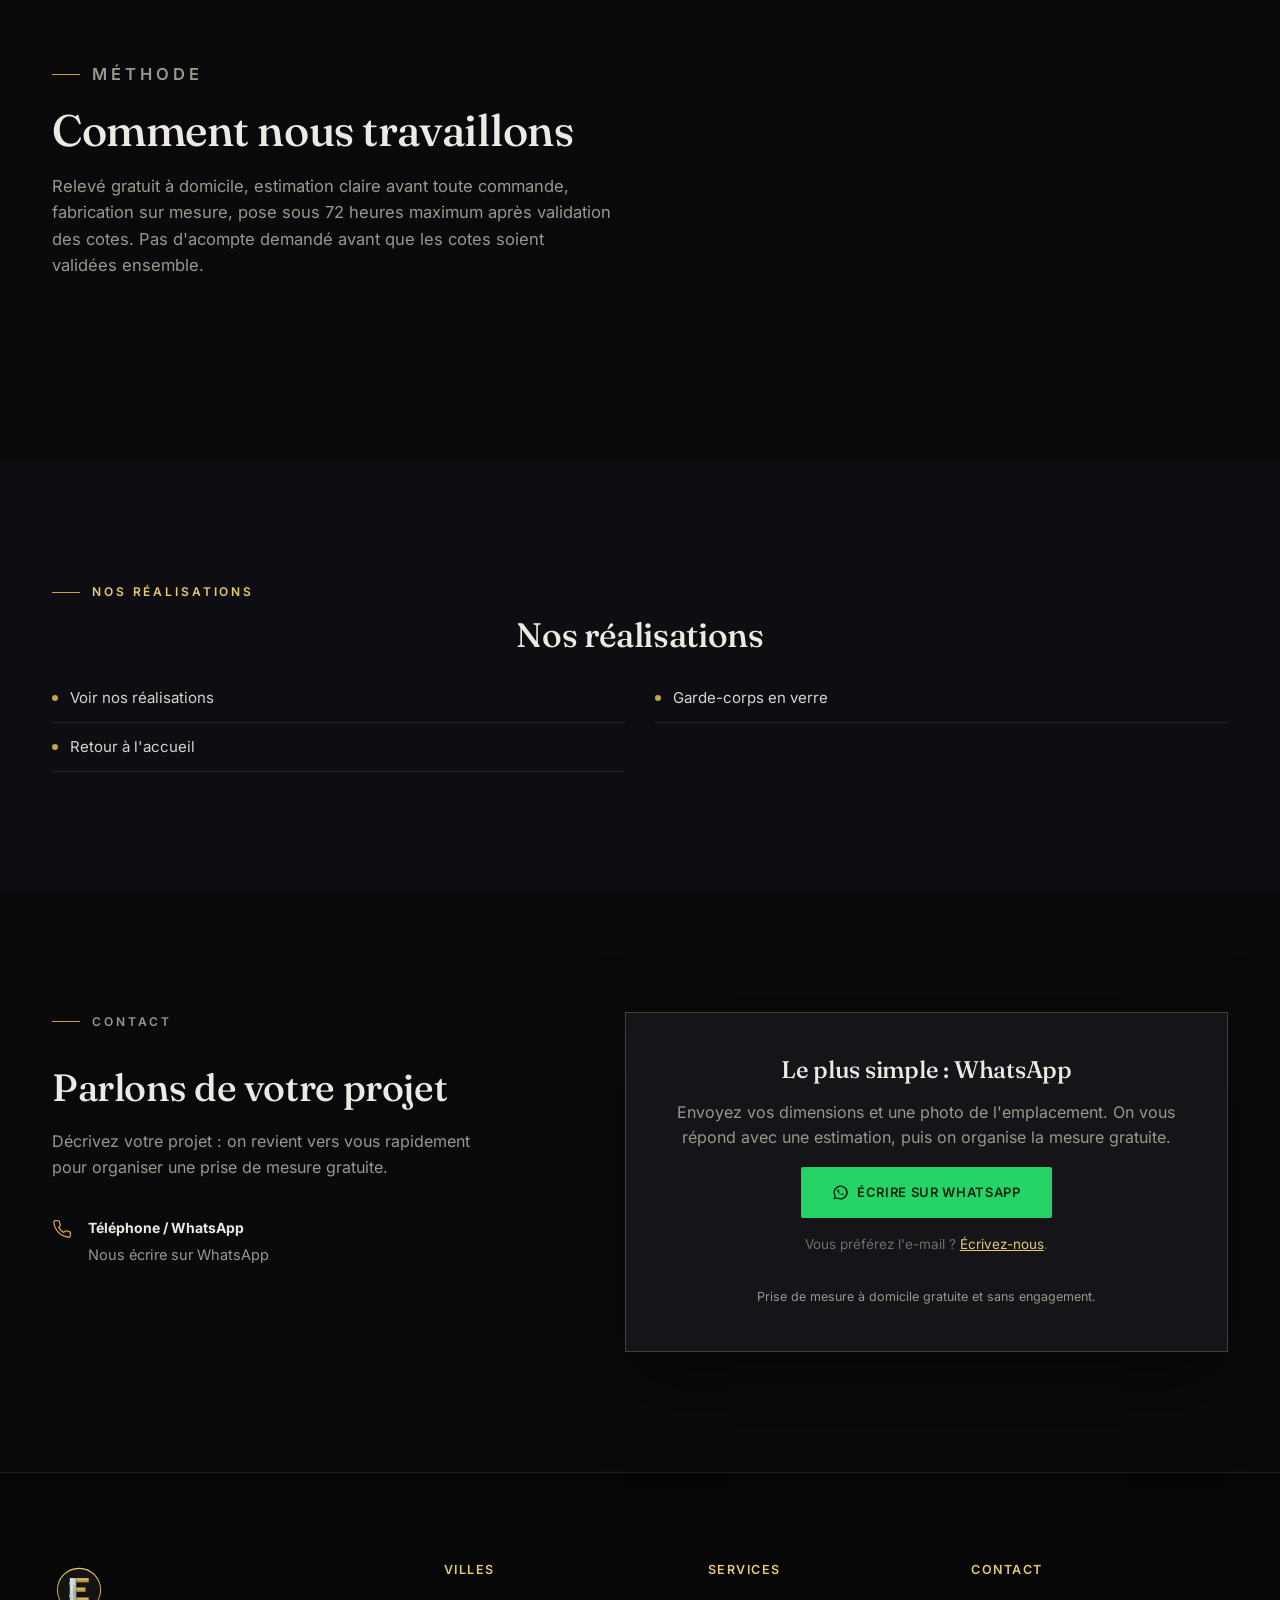
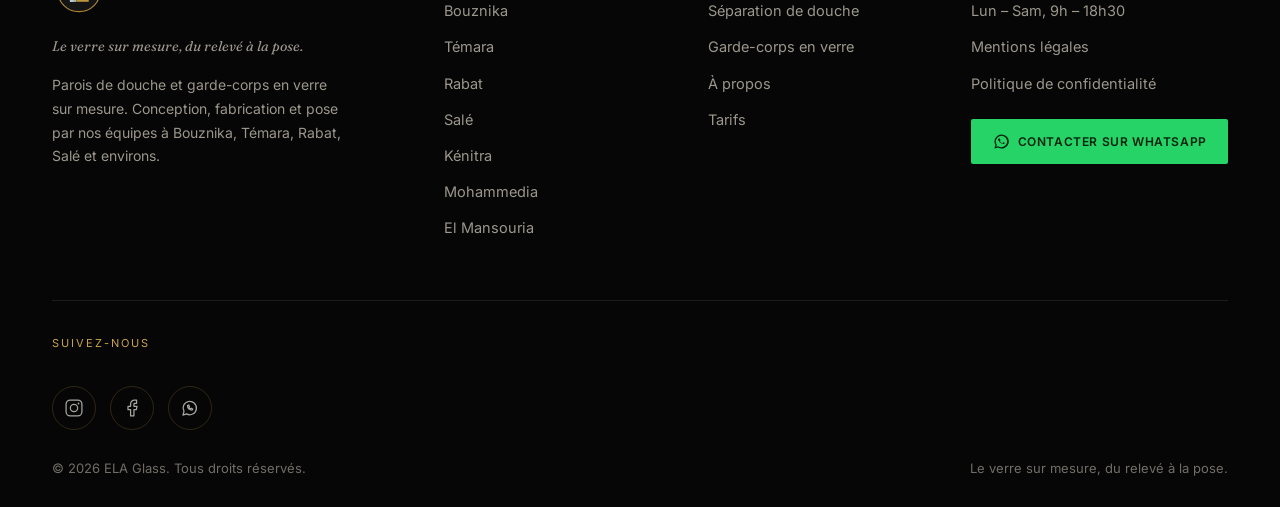
==== commit 41a4dc80: "Correctif UX/CRO : bandeau, CTA, fil d'Ariane, bande vide - C1 : retrait du bandeau sur la pilier (i" ====
--- a/a-propos.html
+++ b/a-propos.html
@@ -16,7 +16,7 @@
 <meta property="og:url" content="https://elaglass.ma/a-propos.html">
 <meta property="og:image" content="https://elaglass.ma/og-image.png">
 <meta name="twitter:card" content="summary_large_image">
-<link rel="stylesheet" href="/styles.css?v=20260813">
+<link rel="stylesheet" href="/styles.css?v=20260813b">
 <script type="application/ld+json">
 {
   "@context": "https://schema.org",
@@ -72,7 +72,7 @@
 <link rel="manifest" href="/site.webmanifest">
 </head>
 <body>
-<div class="promo-bar" role="region" aria-label="Offre séparation de douche"><a class="promo-link" href="/separation-douche-verre.html">Séparation de douche 90 × 200 — 1 990 DH, pose incluse</a><a class="promo-cta" href="https://wa.me/212720889310?text=Bonjour%20ELA%20Glass%2C%20je%20veux%20la%20s%C3%A9paration%20de%20douche%2090%20%C3%97%20200%20cm%20%C3%A0%201%20990%20DH%2C%20pose%20incluse.%20Ma%20ville%20%3A%20" target="_blank" rel="noopener">Devis WhatsApp</a></div>
+<div class="promo-bar" role="region" aria-label="Offre séparation de douche"><a class="promo-link" href="/separation-douche-verre.html">Séparation de douche 90 × 200 — 1 990 DH, pose incluse</a><a class="promo-cta" href="https://wa.me/212720889310?text=Bonjour%20ELA%20Glass%2C%20je%20veux%20la%20s%C3%A9paration%20de%20douche%2090%20%C3%97%20200%20cm%20%C3%A0%201%20990%20DH%2C%20pose%20incluse.%20Ma%20ville%20%3A%20" target="_blank" rel="noopener"><span class="promo-cta-lg">Prise de mesure gratuite</span><span class="promo-cta-sm">Mesure gratuite</span></a></div>
 <a href="#main" class="skip-link">Aller au contenu principal</a>
 <header class="site-header" id="siteHeader"><nav class="nav" aria-label="Navigation principale"><a href="/index.html" class="brand" aria-label="ELA Glass — accueil"><img class="logo-light" src="/logo-elaglass.svg" alt="Elaglass" width="50" height="50" decoding="async"></a><ul class="nav-links" id="navLinks">
   <li class="nav-home"><a href="/">Accueil</a></li>
--- a/styles.css
+++ b/styles.css
@@ -301,10 +301,10 @@
 #lb img{display:block;max-width:100%;max-height:88vh;width:auto;height:auto;}
 #lb .lb-close{position:absolute;top:6px;right:12px;background:none;border:0;color:var(--ivory);font-size:34px;line-height:1;cursor:pointer;z-index:2;}
 
-.crumb{position:absolute;top:96px;left:0;right:0;z-index:5;max-width:var(--maxw);margin:0 auto;padding:0 32px;font-size:12px;letter-spacing:.08em;text-transform:uppercase;color:rgba(236,234,227,.6);display:flex;gap:10px;}
+.crumb{position:absolute;top:calc(var(--promo-h,0px) + 104px);left:0;right:0;z-index:5;max-width:var(--maxw);margin:0 auto;padding:0 32px;font-size:12px;letter-spacing:.08em;text-transform:uppercase;color:rgba(236,234,227,.6);display:flex;gap:10px;}
 .crumb a{color:var(--gold-light);}
 .crumb a:hover{text-decoration:underline;}
-@media(max-width:768px){.crumb{top:80px;padding:0 22px;font-size:11px;}}
+@media(max-width:768px){.crumb{top:calc(var(--promo-h,0px) + 100px);padding:0 22px;font-size:11px;}}
 
 @media(max-width:560px){
   .btn{white-space:normal;text-align:center;padding:14px 18px;
@@ -346,3 +346,8 @@
 }
 
 .price-hero img{ max-width:100%; height:auto; }
+
+/* Correctif UX : pages sans bandeau + libellé CTA responsive */
+body.no-promo{ --promo-h:0px; }
+.promo-cta .promo-cta-sm{ display:none; }
+@media(max-width:640px){ .promo-cta .promo-cta-lg{ display:none; } .promo-cta .promo-cta-sm{ display:inline; } }
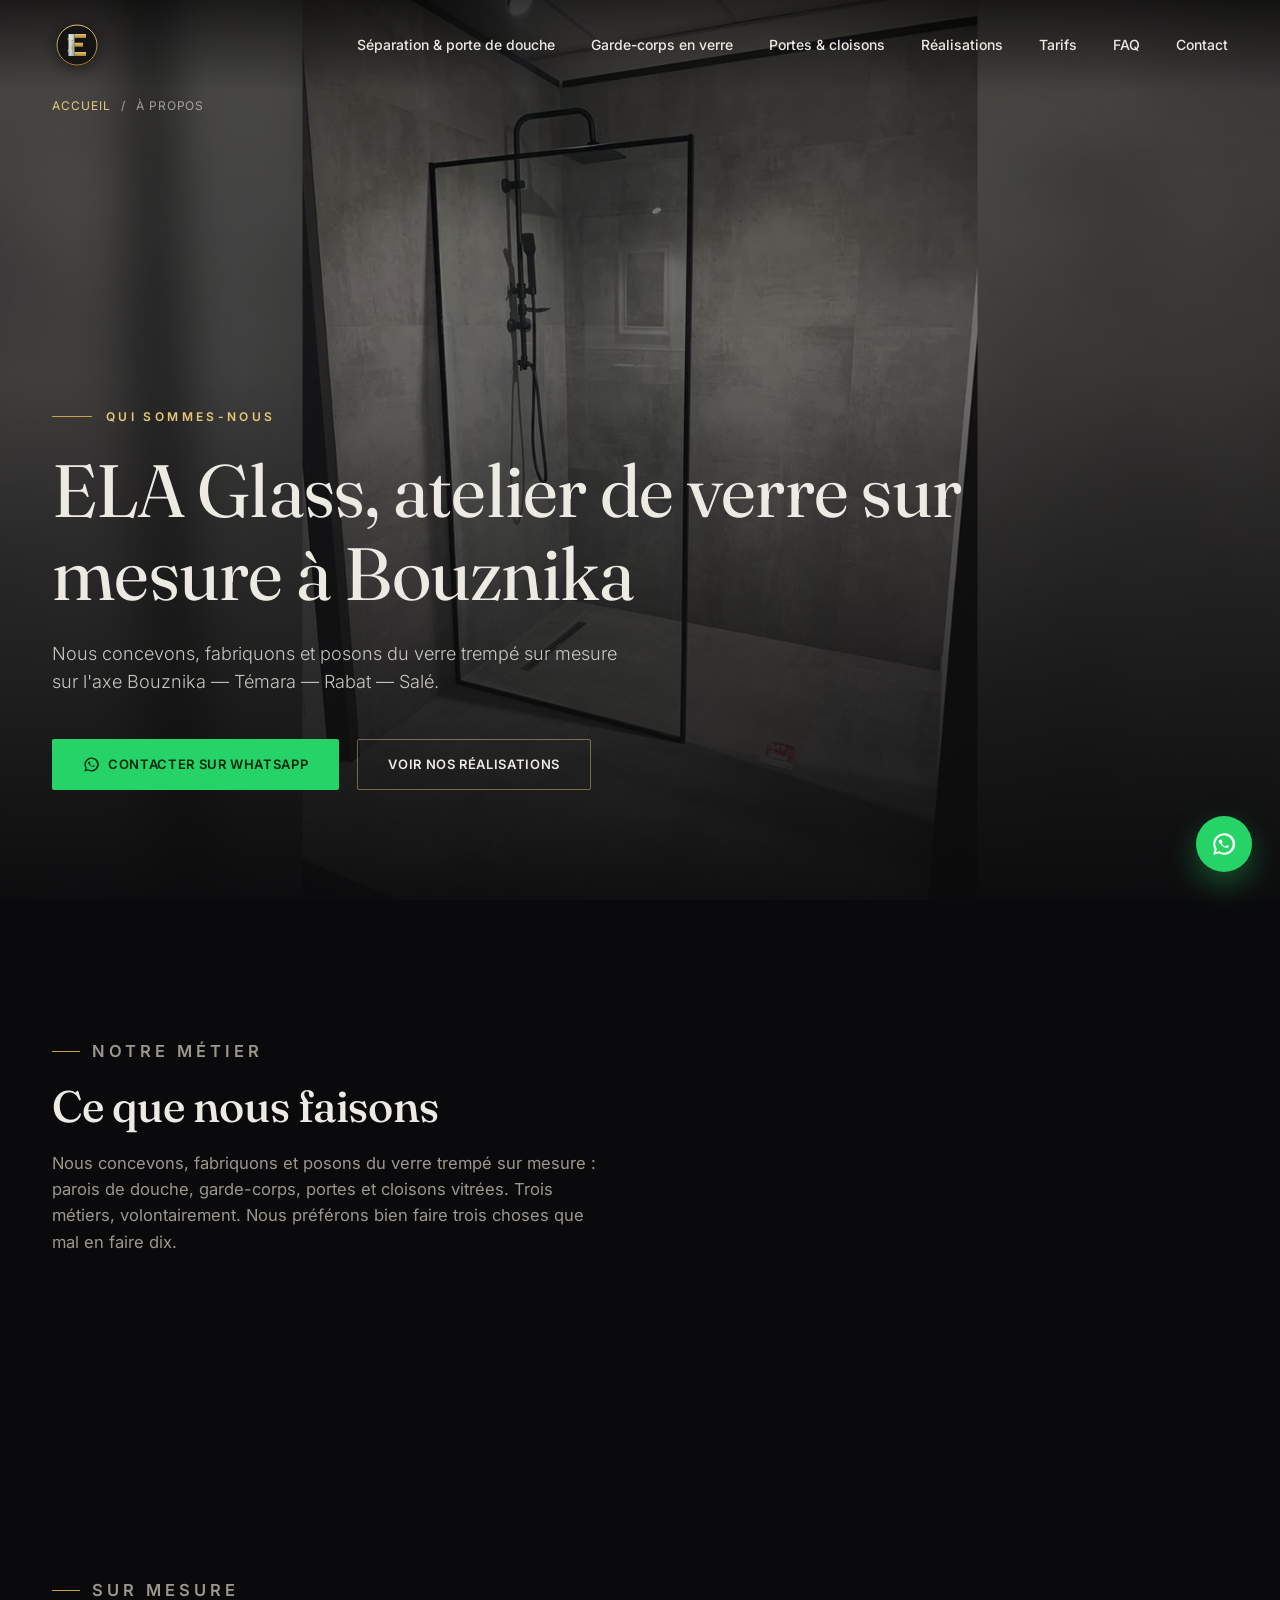
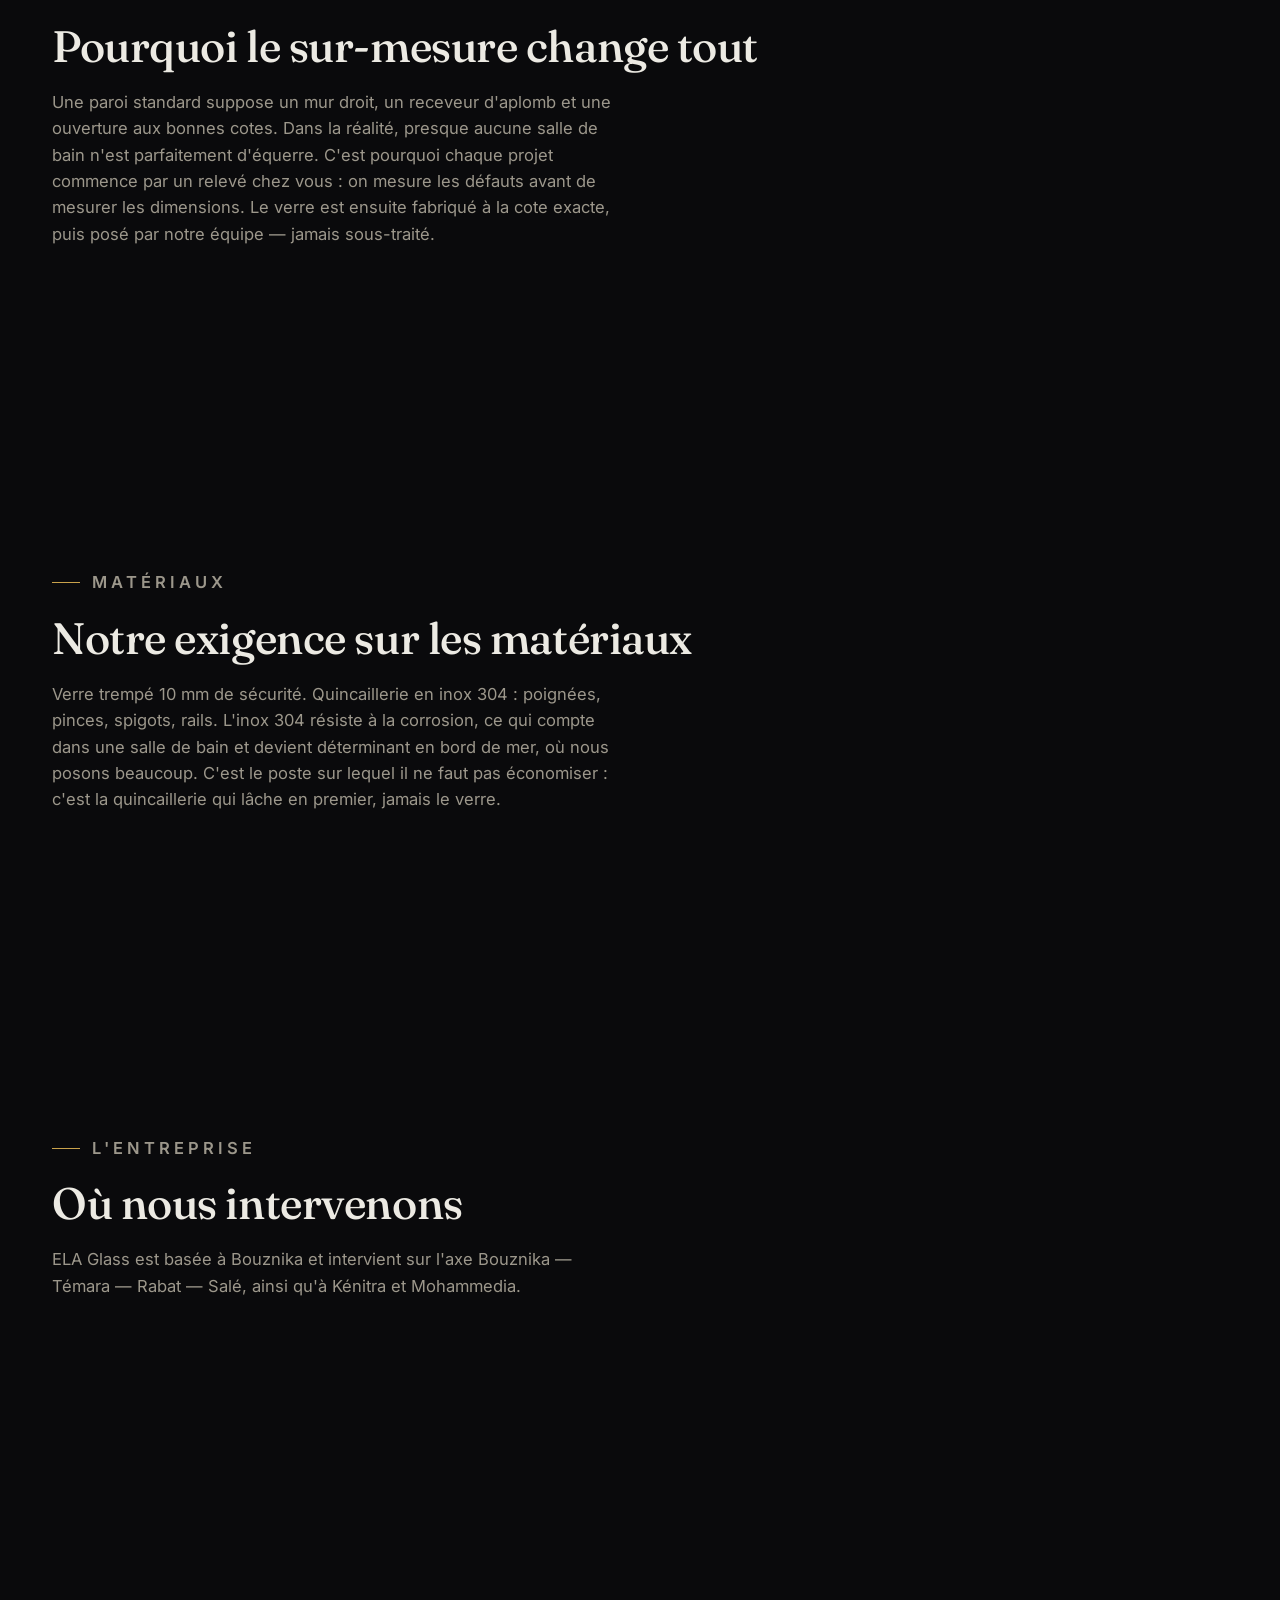
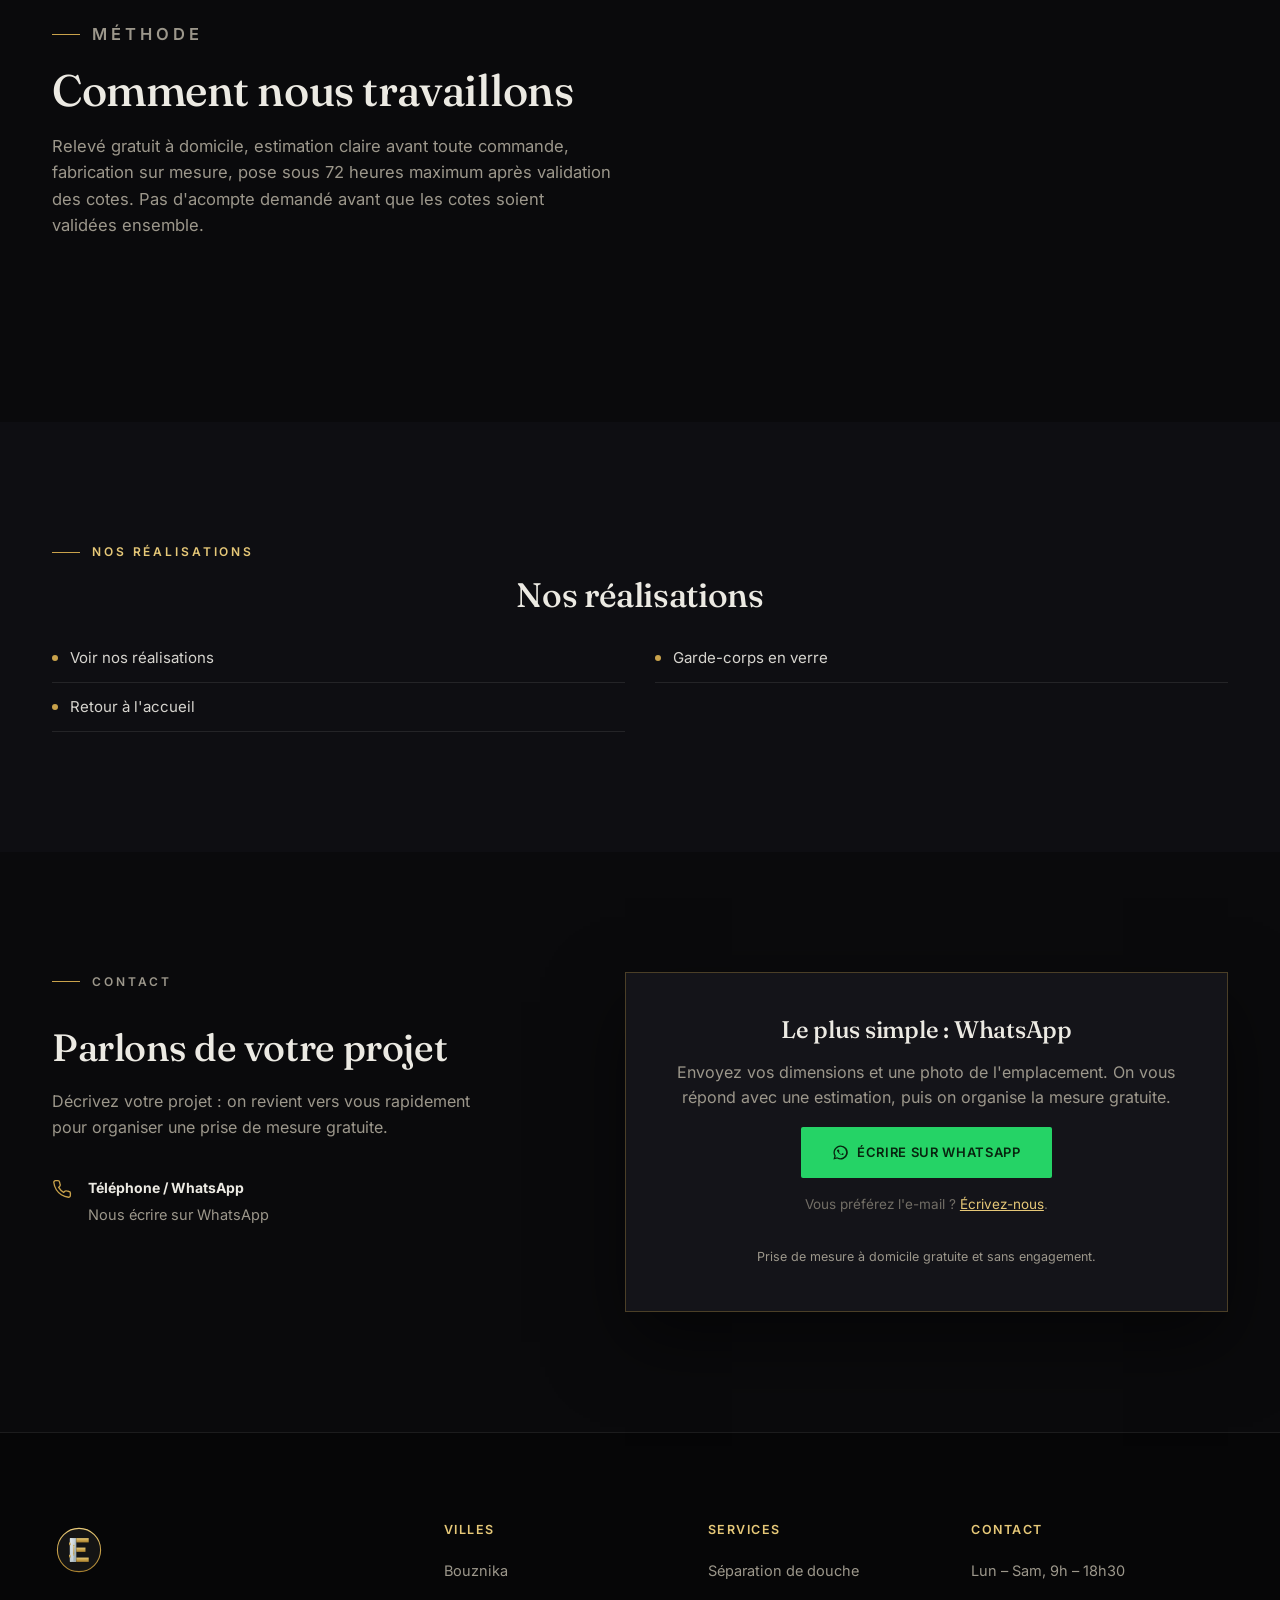
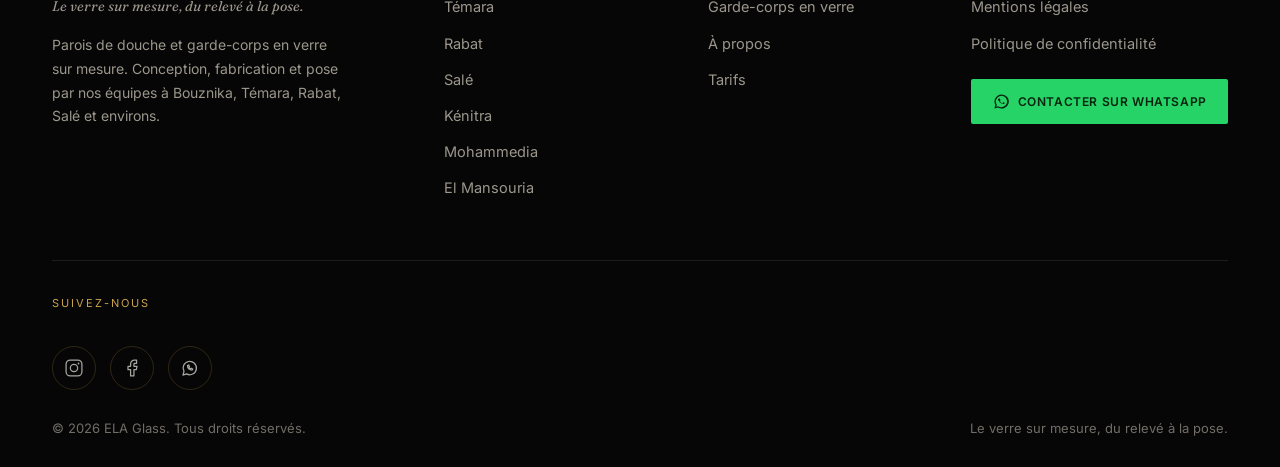
==== commit 180bc284: "UX : suppression du bandeau, nettoyage accueil et tarifs - Bandeau promo sticky supprimé sur TOUTES " ====
--- a/a-propos.html
+++ b/a-propos.html
@@ -16,7 +16,7 @@
 <meta property="og:url" content="https://elaglass.ma/a-propos.html">
 <meta property="og:image" content="https://elaglass.ma/og-image.png">
 <meta name="twitter:card" content="summary_large_image">
-<link rel="stylesheet" href="/styles.css?v=20260813b">
+<link rel="stylesheet" href="/styles.css?v=20260813c">
 <script type="application/ld+json">
 {
   "@context": "https://schema.org",
@@ -72,7 +72,6 @@
 <link rel="manifest" href="/site.webmanifest">
 </head>
 <body>
-<div class="promo-bar" role="region" aria-label="Offre séparation de douche"><a class="promo-link" href="/separation-douche-verre.html">Séparation de douche 90 × 200 — 1 990 DH, pose incluse</a><a class="promo-cta" href="https://wa.me/212720889310?text=Bonjour%20ELA%20Glass%2C%20je%20veux%20la%20s%C3%A9paration%20de%20douche%2090%20%C3%97%20200%20cm%20%C3%A0%201%20990%20DH%2C%20pose%20incluse.%20Ma%20ville%20%3A%20" target="_blank" rel="noopener"><span class="promo-cta-lg">Prise de mesure gratuite</span><span class="promo-cta-sm">Mesure gratuite</span></a></div>
 <a href="#main" class="skip-link">Aller au contenu principal</a>
 <header class="site-header" id="siteHeader"><nav class="nav" aria-label="Navigation principale"><a href="/index.html" class="brand" aria-label="ELA Glass — accueil"><img class="logo-light" src="/logo-elaglass.svg" alt="Elaglass" width="50" height="50" decoding="async"></a><ul class="nav-links" id="navLinks">
   <li class="nav-home"><a href="/">Accueil</a></li>
--- a/styles.css
+++ b/styles.css
@@ -301,10 +301,10 @@
 #lb img{display:block;max-width:100%;max-height:88vh;width:auto;height:auto;}
 #lb .lb-close{position:absolute;top:6px;right:12px;background:none;border:0;color:var(--ivory);font-size:34px;line-height:1;cursor:pointer;z-index:2;}
 
-.crumb{position:absolute;top:calc(var(--promo-h,0px) + 104px);left:0;right:0;z-index:5;max-width:var(--maxw);margin:0 auto;padding:0 32px;font-size:12px;letter-spacing:.08em;text-transform:uppercase;color:rgba(236,234,227,.6);display:flex;gap:10px;}
+.crumb{position:absolute;top:96px;left:0;right:0;z-index:5;max-width:var(--maxw);margin:0 auto;padding:0 32px;font-size:12px;letter-spacing:.08em;text-transform:uppercase;color:rgba(236,234,227,.6);display:flex;gap:10px;}
 .crumb a{color:var(--gold-light);}
 .crumb a:hover{text-decoration:underline;}
-@media(max-width:768px){.crumb{top:calc(var(--promo-h,0px) + 100px);padding:0 22px;font-size:11px;}}
+@media(max-width:768px){.crumb{top:80px;padding:0 22px;font-size:11px;}}
 
 @media(max-width:560px){
   .btn{white-space:normal;text-align:center;padding:14px 18px;
@@ -323,31 +323,4 @@
   .hero-lede{font-size:15.5px;line-height:1.55;margin-bottom:32px;max-width:34ch;}
   .hero-actions{gap:12px;}
 }
-
-
-
-/* ===== Bandeau promo sticky (haut) ===== */
-:root{ --promo-h:40px; }
-.promo-bar{ position:fixed; top:0; left:0; right:0; z-index:1300; height:var(--promo-h);
-  display:flex; align-items:center; justify-content:center; gap:14px; padding:0 16px;
-  background:var(--gold); color:#0A0A0C; font-size:13.5px; font-weight:600; text-align:center; }
-.promo-bar .promo-link{ color:#0A0A0C; text-decoration:none; }
-.promo-bar .promo-link:hover{ text-decoration:underline; }
-.promo-bar .promo-cta{ display:inline-flex; align-items:center; gap:6px; background:#0A0A0C;
-  color:var(--gold-light); padding:5px 13px; border-radius:999px; font-weight:600;
-  text-decoration:none; white-space:nowrap; }
-.promo-bar .promo-cta:hover{ color:#fff; }
-body{ padding-top:var(--promo-h); }
-.site-header{ top:var(--promo-h); }
-body.menu-open .promo-bar{ opacity:0; visibility:hidden; pointer-events:none; }
-@media(max-width:640px){
-  :root{ --promo-h:58px; }
-  .promo-bar{ flex-wrap:wrap; gap:4px 10px; line-height:1.2; font-size:12.5px; padding:6px 12px; }
-}
-
 .price-hero img{ max-width:100%; height:auto; }
-
-/* Correctif UX : pages sans bandeau + libellé CTA responsive */
-body.no-promo{ --promo-h:0px; }
-.promo-cta .promo-cta-sm{ display:none; }
-@media(max-width:640px){ .promo-cta .promo-cta-lg{ display:none; } .promo-cta .promo-cta-sm{ display:inline; } }
